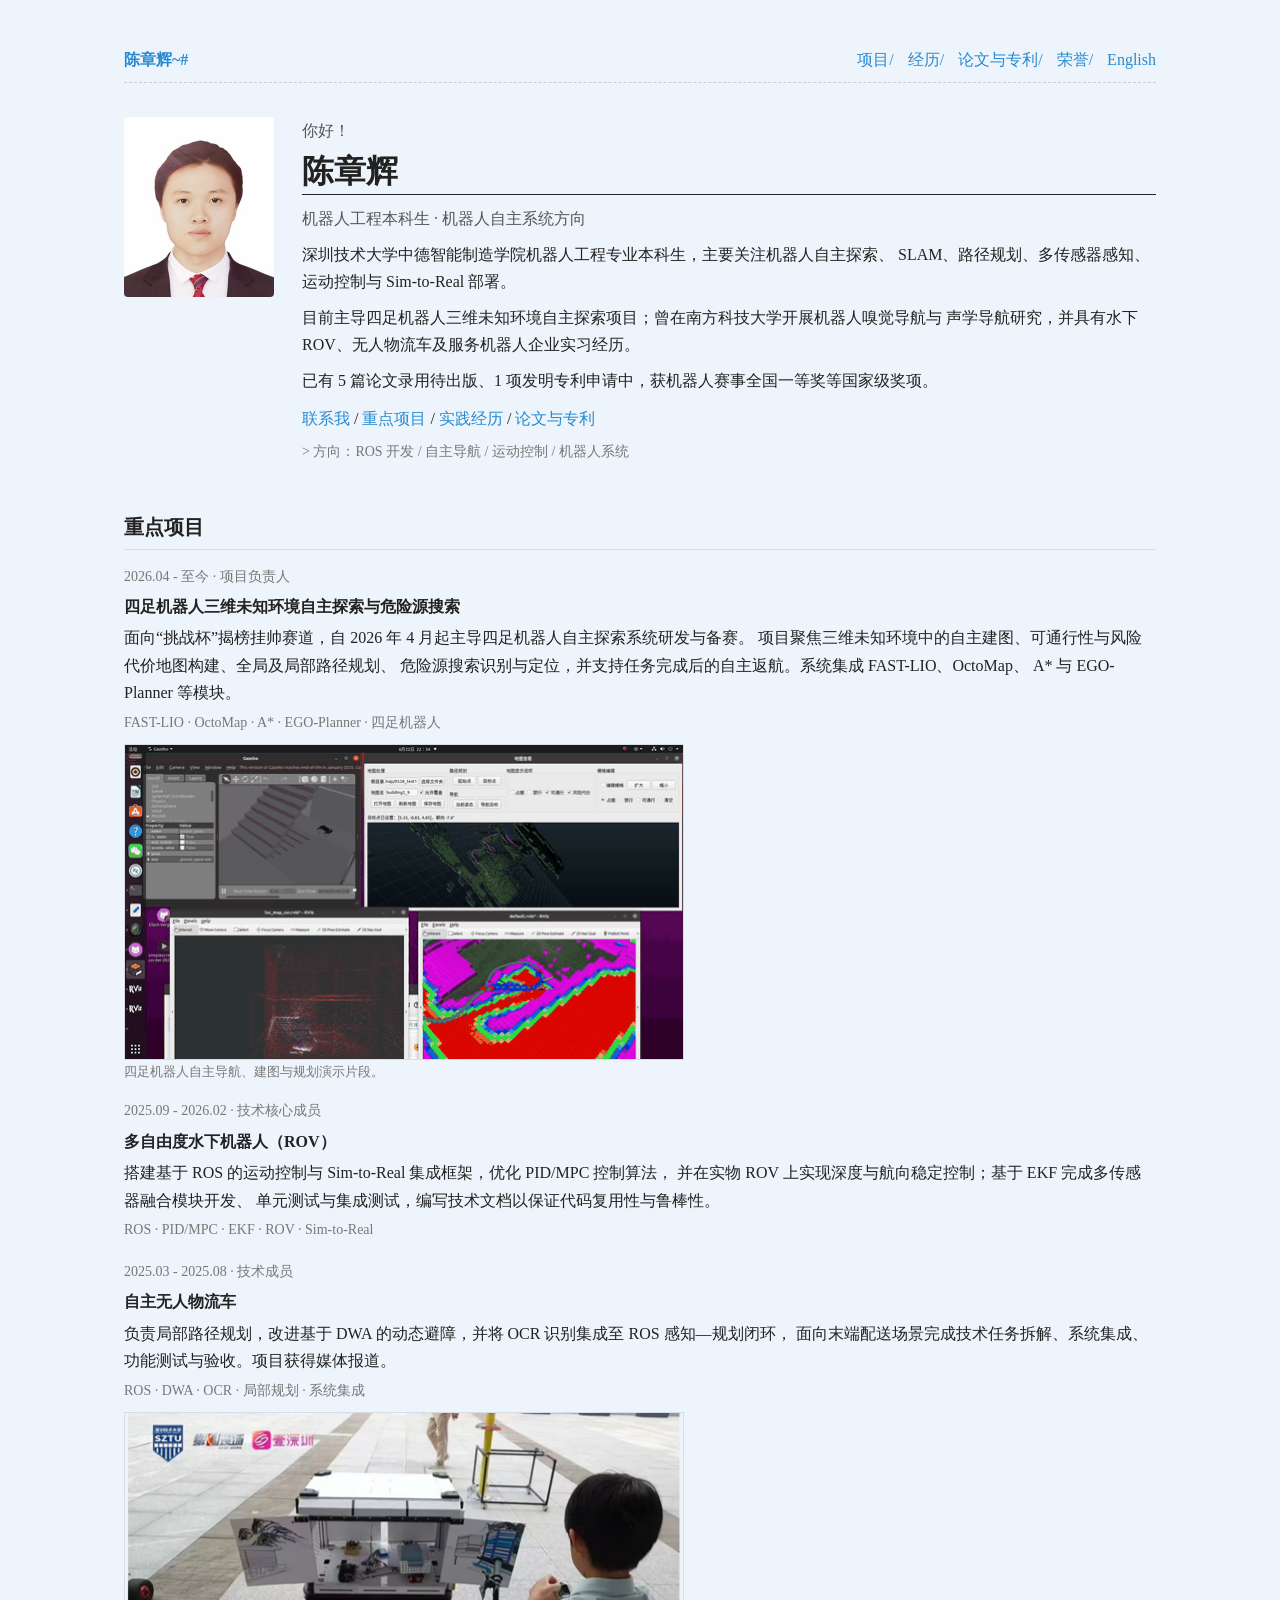
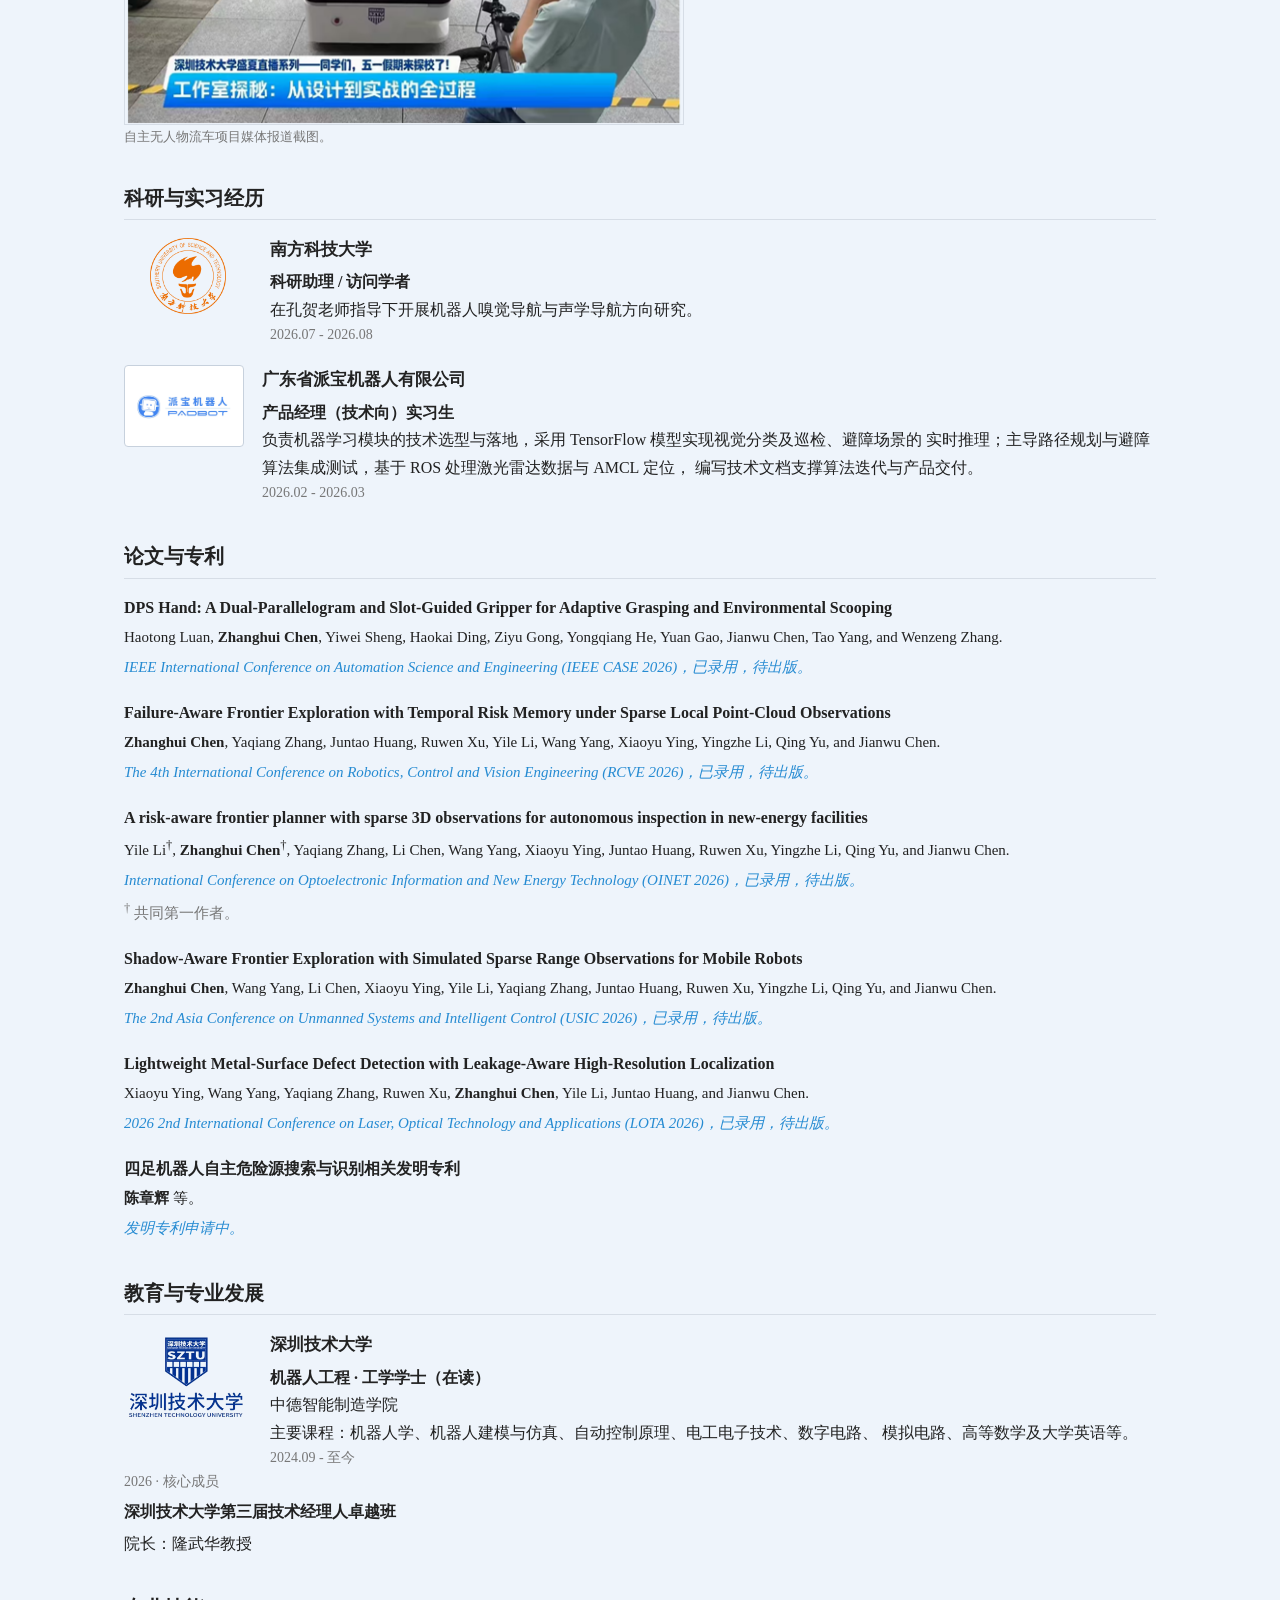
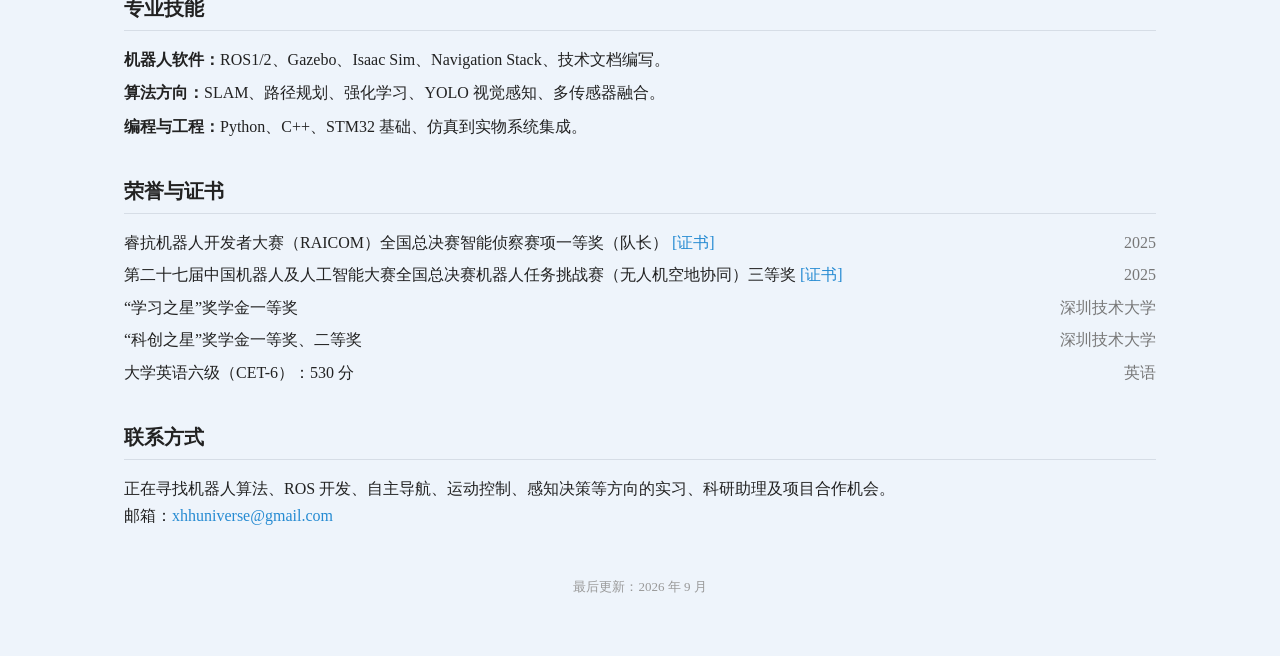
==== zh/index.html @ 6e046c27 "Add Chinese homepage for domestic applications" ====
<!doctype html>
<html lang="zh-CN" data-theme="light">
<head>
  <meta charset="utf-8" />
  <meta name="viewport" content="width=device-width, initial-scale=1" />
  <title>陈章辉｜机器人工程与机器人自主系统</title>
  <meta name="description" content="陈章辉的个人主页：机器人工程、ROS、SLAM、自主导航、路径规划、运动控制与机器人系统。" />
  <link rel="icon" href="../favicon.svg" />
  <link rel="stylesheet" href="../academic-v2.css" />
  <link rel="alternate" hreflang="zh-CN" href="./" />
  <link rel="alternate" hreflang="en" href="../" />
</head>
<body>
  <header class="topbar">
    <div class="topbar-left">
      <a href="#top">陈章辉~#</a>
    </div>
    <nav class="topbar-right" aria-label="主导航">
      <a href="#projects">项目/</a>
      <a href="#experience">经历/</a>
      <a href="#publications">论文与专利/</a>
      <a href="#awards">荣誉/</a>
      <a href="../" lang="en">English</a>
    </nav>
  </header>
  <hr class="topbar-divider" />

  <main id="top">
    <section class="hero">
      <div class="hero-photo">
        <img src="../profile.jpg" alt="陈章辉证件照" />
      </div>
      <div class="hero-info">
        <p class="greeting">你好！</p>
        <h1>陈章辉</h1>
        <hr class="underline" />
        <p class="subtitle">机器人工程本科生 · 机器人自主系统方向</p>
        <p>
          深圳技术大学中德智能制造学院机器人工程专业本科生，主要关注机器人自主探索、
          SLAM、路径规划、多传感器感知、运动控制与 Sim-to-Real 部署。
        </p>
        <p>
          目前主导四足机器人三维未知环境自主探索项目；曾在南方科技大学开展机器人嗅觉导航与
          声学导航研究，并具有水下 ROV、无人物流车及服务机器人企业实习经历。
        </p>
        <p>
          已有 5 篇论文录用待出版、1 项发明专利申请中，获机器人赛事全国一等奖等国家级奖项。
        </p>
        <p class="hero-links">
          <a href="mailto:xhhuniverse@gmail.com">联系我</a> /
          <a href="#projects">重点项目</a> /
          <a href="#experience">实践经历</a> /
          <a href="#publications">论文与专利</a>
        </p>
        <p class="focus-line">
          &gt; 方向：ROS 开发 / 自主导航 / 运动控制 / 机器人系统
        </p>
      </div>
    </section>

    <section id="projects">
      <h2>重点项目</h2>
      <hr class="sec-rule" />

      <article class="pub-item">
        <p class="entry-meta">2026.04 - 至今 · 项目负责人</p>
        <p class="pub-title">四足机器人三维未知环境自主探索与危险源搜索</p>
        <p>
          面向“挑战杯”揭榜挂帅赛道，自 2026 年 4 月起主导四足机器人自主探索系统研发与备赛。
          项目聚焦三维未知环境中的自主建图、可通行性与风险代价地图构建、全局及局部路径规划、
          危险源搜索识别与定位，并支持任务完成后的自主返航。系统集成 FAST-LIO、OctoMap、
          A* 与 EGO-Planner 等模块。
        </p>
        <p class="tags">FAST-LIO · OctoMap · A* · EGO-Planner · 四足机器人</p>
        <figure class="project-media">
          <img src="../assets/quadruped-demo-16-21.gif" alt="四足机器人自主导航、建图与规划演示" loading="lazy" />
          <figcaption>四足机器人自主导航、建图与规划演示片段。</figcaption>
        </figure>
      </article>

      <article class="pub-item">
        <p class="entry-meta">2025.09 - 2026.02 · 技术核心成员</p>
        <p class="pub-title">多自由度水下机器人（ROV）</p>
        <p>
          搭建基于 ROS 的运动控制与 Sim-to-Real 集成框架，优化 PID/MPC 控制算法，
          并在实物 ROV 上实现深度与航向稳定控制；基于 EKF 完成多传感器融合模块开发、
          单元测试与集成测试，编写技术文档以保证代码复用性与鲁棒性。
        </p>
        <p class="tags">ROS · PID/MPC · EKF · ROV · Sim-to-Real</p>
      </article>

      <article class="pub-item">
        <p class="entry-meta">2025.03 - 2025.08 · 技术成员</p>
        <p class="pub-title">自主无人物流车</p>
        <p>
          负责局部路径规划，改进基于 DWA 的动态避障，并将 OCR 识别集成至 ROS 感知—规划闭环，
          面向末端配送场景完成技术任务拆解、系统集成、功能测试与验收。项目获得媒体报道。
        </p>
        <p class="tags">ROS · DWA · OCR · 局部规划 · 系统集成</p>
        <figure class="project-media">
          <img src="../assets/logistics-media-report.png" alt="自主无人物流车项目媒体报道截图" loading="lazy" />
          <figcaption>自主无人物流车项目媒体报道截图。</figcaption>
        </figure>
      </article>
    </section>

    <section id="experience">
      <h2>科研与实习经历</h2>
      <hr class="sec-rule" />
      <div class="entry-row">
        <div class="entry-logo university-seal">
          <img src="../assets/sustech-logo.png" alt="南方科技大学校徽" />
        </div>
        <div class="entry-body">
          <h3>南方科技大学</h3>
          <p><strong>科研助理 / 访问学者</strong></p>
          <p>在孔贺老师指导下开展机器人嗅觉导航与声学导航方向研究。</p>
          <p class="entry-meta">2026.07 - 2026.08</p>
        </div>
      </div>

      <div class="entry-row">
        <div class="company-logo">
          <img src="../assets/padbot-logo.png" alt="派宝机器人标志" />
        </div>
        <div class="entry-body">
          <h3>广东省派宝机器人有限公司</h3>
          <p><strong>产品经理（技术向）实习生</strong></p>
          <p>
            负责机器学习模块的技术选型与落地，采用 TensorFlow 模型实现视觉分类及巡检、避障场景的
            实时推理；主导路径规划与避障算法集成测试，基于 ROS 处理激光雷达数据与 AMCL 定位，
            编写技术文档支撑算法迭代与产品交付。
          </p>
          <p class="entry-meta">2026.02 - 2026.03</p>
        </div>
      </div>
    </section>

    <section id="publications">
      <h2>论文与专利</h2>
      <hr class="sec-rule" />

      <article class="pub-item">
        <p class="pub-title">DPS Hand: A Dual-Parallelogram and Slot-Guided Gripper for Adaptive Grasping and Environmental Scooping</p>
        <p class="pub-authors">Haotong Luan, <strong>Zhanghui Chen</strong>, Yiwei Sheng, Haokai Ding, Ziyu Gong, Yongqiang He, Yuan Gao, Jianwu Chen, Tao Yang, and Wenzeng Zhang.</p>
        <p class="pub-venue">IEEE International Conference on Automation Science and Engineering (IEEE CASE 2026)，已录用，待出版。</p>
      </article>

      <article class="pub-item">
        <p class="pub-title">Failure-Aware Frontier Exploration with Temporal Risk Memory under Sparse Local Point-Cloud Observations</p>
        <p class="pub-authors"><strong>Zhanghui Chen</strong>, Yaqiang Zhang, Juntao Huang, Ruwen Xu, Yile Li, Wang Yang, Xiaoyu Ying, Yingzhe Li, Qing Yu, and Jianwu Chen.</p>
        <p class="pub-venue">The 4th International Conference on Robotics, Control and Vision Engineering (RCVE 2026)，已录用，待出版。</p>
      </article>

      <article class="pub-item">
        <p class="pub-title">A risk-aware frontier planner with sparse 3D observations for autonomous inspection in new-energy facilities</p>
        <p class="pub-authors">Yile Li<sup>†</sup>, <strong>Zhanghui Chen</strong><sup>†</sup>, Yaqiang Zhang, Li Chen, Wang Yang, Xiaoyu Ying, Juntao Huang, Ruwen Xu, Yingzhe Li, Qing Yu, and Jianwu Chen.</p>
        <p class="pub-venue">International Conference on Optoelectronic Information and New Energy Technology (OINET 2026)，已录用，待出版。</p>
        <p class="pub-note"><sup>†</sup> 共同第一作者。</p>
      </article>

      <article class="pub-item">
        <p class="pub-title">Shadow-Aware Frontier Exploration with Simulated Sparse Range Observations for Mobile Robots</p>
        <p class="pub-authors"><strong>Zhanghui Chen</strong>, Wang Yang, Li Chen, Xiaoyu Ying, Yile Li, Yaqiang Zhang, Juntao Huang, Ruwen Xu, Yingzhe Li, Qing Yu, and Jianwu Chen.</p>
        <p class="pub-venue">The 2nd Asia Conference on Unmanned Systems and Intelligent Control (USIC 2026)，已录用，待出版。</p>
      </article>

      <article class="pub-item">
        <p class="pub-title">Lightweight Metal-Surface Defect Detection with Leakage-Aware High-Resolution Localization</p>
        <p class="pub-authors">Xiaoyu Ying, Wang Yang, Yaqiang Zhang, Ruwen Xu, <strong>Zhanghui Chen</strong>, Yile Li, Juntao Huang, and Jianwu Chen.</p>
        <p class="pub-venue">2026 2nd International Conference on Laser, Optical Technology and Applications (LOTA 2026)，已录用，待出版。</p>
      </article>

      <article class="pub-item">
        <p class="pub-title">四足机器人自主危险源搜索与识别相关发明专利</p>
        <p class="pub-authors"><strong>陈章辉</strong> 等。</p>
        <p class="pub-venue">发明专利申请中。</p>
      </article>
    </section>

    <section id="education">
      <h2>教育与专业发展</h2>
      <hr class="sec-rule" />
      <div class="entry-row">
        <div class="entry-logo">
          <img src="../assets/sztu-logo.png" alt="深圳技术大学校徽" />
        </div>
        <div class="entry-body">
          <h3>深圳技术大学</h3>
          <p><strong>机器人工程 · 工学学士（在读）</strong></p>
          <p>中德智能制造学院</p>
          <p>
            主要课程：机器人学、机器人建模与仿真、自动控制原理、电工电子技术、数字电路、
            模拟电路、高等数学及大学英语等。
          </p>
          <p class="entry-meta">2024.09 - 至今</p>
        </div>
      </div>

      <article class="pub-item development-item">
        <p class="entry-meta">2026 · 核心成员</p>
        <p class="pub-title">深圳技术大学第三届技术经理人卓越班</p>
        <p>院长：隆武华教授</p>
      </article>
    </section>

    <section id="skills">
      <h2>专业技能</h2>
      <hr class="sec-rule" />
      <ul class="compact-list">
        <li><strong>机器人软件：</strong>ROS1/2、Gazebo、Isaac Sim、Navigation Stack、技术文档编写。</li>
        <li><strong>算法方向：</strong>SLAM、路径规划、强化学习、YOLO 视觉感知、多传感器融合。</li>
        <li><strong>编程与工程：</strong>Python、C++、STM32 基础、仿真到实物系统集成。</li>
      </ul>
    </section>

    <section id="awards">
      <h2>荣誉与证书</h2>
      <hr class="sec-rule" />
      <ul class="awards-list">
        <li><span>睿抗机器人开发者大赛（RAICOM）全国总决赛智能侦察赛项一等奖（队长） <a href="../assets/raicom-2025-first-prize.jpg">[证书]</a></span><span class="award-year">2025</span></li>
        <li><span>第二十七届中国机器人及人工智能大赛全国总决赛机器人任务挑战赛（无人机空地协同）三等奖 <a href="../assets/craic-2025-third-prize.pdf">[证书]</a></span><span class="award-year">2025</span></li>
        <li><span>“学习之星”奖学金一等奖</span><span class="award-year">深圳技术大学</span></li>
        <li><span>“科创之星”奖学金一等奖、二等奖</span><span class="award-year">深圳技术大学</span></li>
        <li><span>大学英语六级（CET-6）：530 分</span><span class="award-year">英语</span></li>
      </ul>
    </section>

    <section id="contact">
      <h2>联系方式</h2>
      <hr class="sec-rule" />
      <p>
        正在寻找机器人算法、ROS 开发、自主导航、运动控制、感知决策等方向的实习、科研助理及项目合作机会。
      </p>
      <p>邮箱：<a href="mailto:xhhuniverse@gmail.com">xhhuniverse@gmail.com</a></p>
    </section>
  </main>

  <footer>
    <p>最后更新：2026 年 9 月</p>
  </footer>
</body>
</html>
---- academic-v2.css ----
:root {
  --bg: #eef4fb;
  --text: #222;
  --text-sub: #555;
  --text-muted: #777;
  --text-dim: #999;
  --link: #268bd2;
  --border: #d6dde6;
  --border-strong: #222;
  --photo-bg: #dce6f0;
}

*, *::before, *::after {
  box-sizing: border-box;
  margin: 0;
  padding: 0;
}

html {
  scroll-behavior: smooth;
}

body {
  max-width: 1080px;
  margin: 0 auto;
  padding: 46px 24px 58px;
  background: var(--bg);
  color: var(--text);
  font-family: "Times New Roman", Times, "Noto Serif SC", serif;
  font-size: 16px;
  line-height: 1.72;
}

a {
  color: var(--link);
  text-decoration: none;
}

a:hover {
  text-decoration: underline;
}

strong {
  font-weight: bold;
}

.topbar {
  display: flex;
  align-items: center;
  justify-content: space-between;
  gap: 10px;
  flex-wrap: wrap;
  margin-bottom: 8px;
}

.topbar-left a {
  color: var(--link);
  font-weight: bold;
}

.topbar-right {
  display: flex;
  align-items: center;
  gap: 14px;
  flex-wrap: wrap;
}

.topbar-right a {
  color: var(--link);
}

.topbar-divider {
  border: 0;
  border-top: 1.5px dashed #c6ced8;
  margin-bottom: 34px;
}

.hero {
  display: flex;
  align-items: flex-start;
  gap: 28px;
  flex-wrap: wrap;
  margin-bottom: 38px;
}

.hero-photo {
  position: relative;
  width: 150px;
  height: 180px;
  flex: 0 0 auto;
  overflow: hidden;
  border-radius: 4px;
  background: var(--photo-bg);
}

.hero-photo img {
  width: 100%;
  height: 100%;
  object-fit: cover;
}

.hero-info {
  flex: 1;
  min-width: 280px;
}

.greeting {
  color: var(--text-sub);
  margin-bottom: 4px;
}

.hero-info h1 {
  margin-bottom: 2px;
  font-size: 32px;
  font-weight: bold;
  line-height: 1.2;
}

.underline {
  border: 0;
  border-top: 1.5px solid var(--border-strong);
  margin: 4px 0 10px;
}

.subtitle {
  color: var(--text-sub);
  margin-bottom: 12px;
}

.hero-info p {
  margin-bottom: 8px;
}

.hero-links {
  margin-top: 10px;
}

.focus-line,
.tags,
.entry-meta,
.muted {
  color: var(--text-muted);
  font-size: 14px;
}

section {
  scroll-margin-top: 22px;
  margin-bottom: 34px;
}

section h2 {
  margin-bottom: 4px;
  font-size: 20px;
  font-weight: bold;
}

.sec-rule {
  border: 0;
  border-top: 1px solid var(--border);
  margin-bottom: 15px;
}

section h3 {
  margin: 15px 0 4px;
  font-size: 17px;
  font-weight: bold;
}

.pub-item {
  margin-bottom: 18px;
}

.pub-title {
  font-weight: bold;
}

.pub-authors,
.pub-venue,
.pub-note {
  font-size: 15px;
}

.pub-venue {
  color: var(--link);
  font-style: italic;
}

.pub-note {
  color: var(--text-muted);
}

.news-list,
.compact-list {
  list-style: none;
  padding: 0;
}

.news-list li,
.compact-list li {
  margin-bottom: 6px;
}

.news-date {
  font-weight: bold;
  margin-right: 6px;
}

.entry-row {
  display: flex;
  align-items: flex-start;
  gap: 18px;
}

.entry-logo {
  display: grid;
  place-items: center;
  width: 128px;
  min-height: 82px;
  flex: 0 0 auto;
  background: transparent;
}

.entry-logo img {
  display: block;
  max-width: 100%;
  height: auto;
}

.university-seal img {
  width: 82px;
  height: 82px;
  object-fit: contain;
}

.entry-row + .entry-row {
  margin-top: 18px;
}

.company-logo {
  display: grid;
  place-items: center;
  width: 120px;
  min-height: 82px;
  flex: 0 0 auto;
  border: 1px solid #c7d1dd;
  border-radius: 4px;
  background: #fff;
  padding: 8px;
}

.company-logo img {
  max-width: 100%;
  height: auto;
}

.entry-body {
  flex: 1;
}

.entry-body h3 {
  margin-top: 0;
}

.pub-item p {
  margin-bottom: 4px;
}

.tags {
  margin-top: 3px;
}

.project-media {
  max-width: 560px;
  margin: 9px 0 4px;
}

.project-media img {
  display: block;
  width: 100%;
  height: auto;
  border: 1px solid var(--border);
}

.project-media figcaption {
  margin-top: 3px;
  color: var(--text-muted);
  font-size: 13px;
  line-height: 1.45;
}

.awards-list {
  list-style: none;
  padding: 0;
}

.awards-list li {
  display: flex;
  justify-content: space-between;
  gap: 16px;
  margin-bottom: 5px;
}

.award-year {
  flex: 0 0 auto;
  color: var(--text-muted);
  white-space: nowrap;
}

footer {
  margin-top: 46px;
  color: var(--text-dim);
  font-size: 13px;
  text-align: center;
}

@media (max-width: 720px) {
  body {
    padding: 28px 18px 44px;
  }

  .topbar-right {
    gap: 10px;
    font-size: 15px;
  }

  .hero {
    gap: 18px;
  }

  .hero-photo {
    width: 120px;
    height: 144px;
  }

  .hero-info {
    min-width: 0;
  }

  .hero-info h1 {
    font-size: 28px;
  }

  .entry-row {
    flex-direction: column;
  }

  .awards-list li {
    display: block;
  }

  .award-year {
    display: block;
    margin-top: 1px;
  }
}

@media (max-width: 520px) {
  body {
    padding: 24px 16px 40px;
    overflow-x: hidden;
  }

  .topbar {
    align-items: flex-start;
  }

  .topbar-right {
    width: 100%;
    gap: 6px 12px;
  }

  .hero {
    display: block;
  }

  .hero-photo {
    width: 104px;
    height: 125px;
    margin-bottom: 14px;
  }

  .hero-info h1 {
    font-size: 25px;
  }

  .hero-info p,
  .pub-title,
  .pub-authors,
  .pub-venue,
  .entry-body,
  .news-list li,
  .compact-list li,
  .awards-list li {
    overflow-wrap: break-word;
  }

  .focus-line {
    font-size: 13px;
  }
}
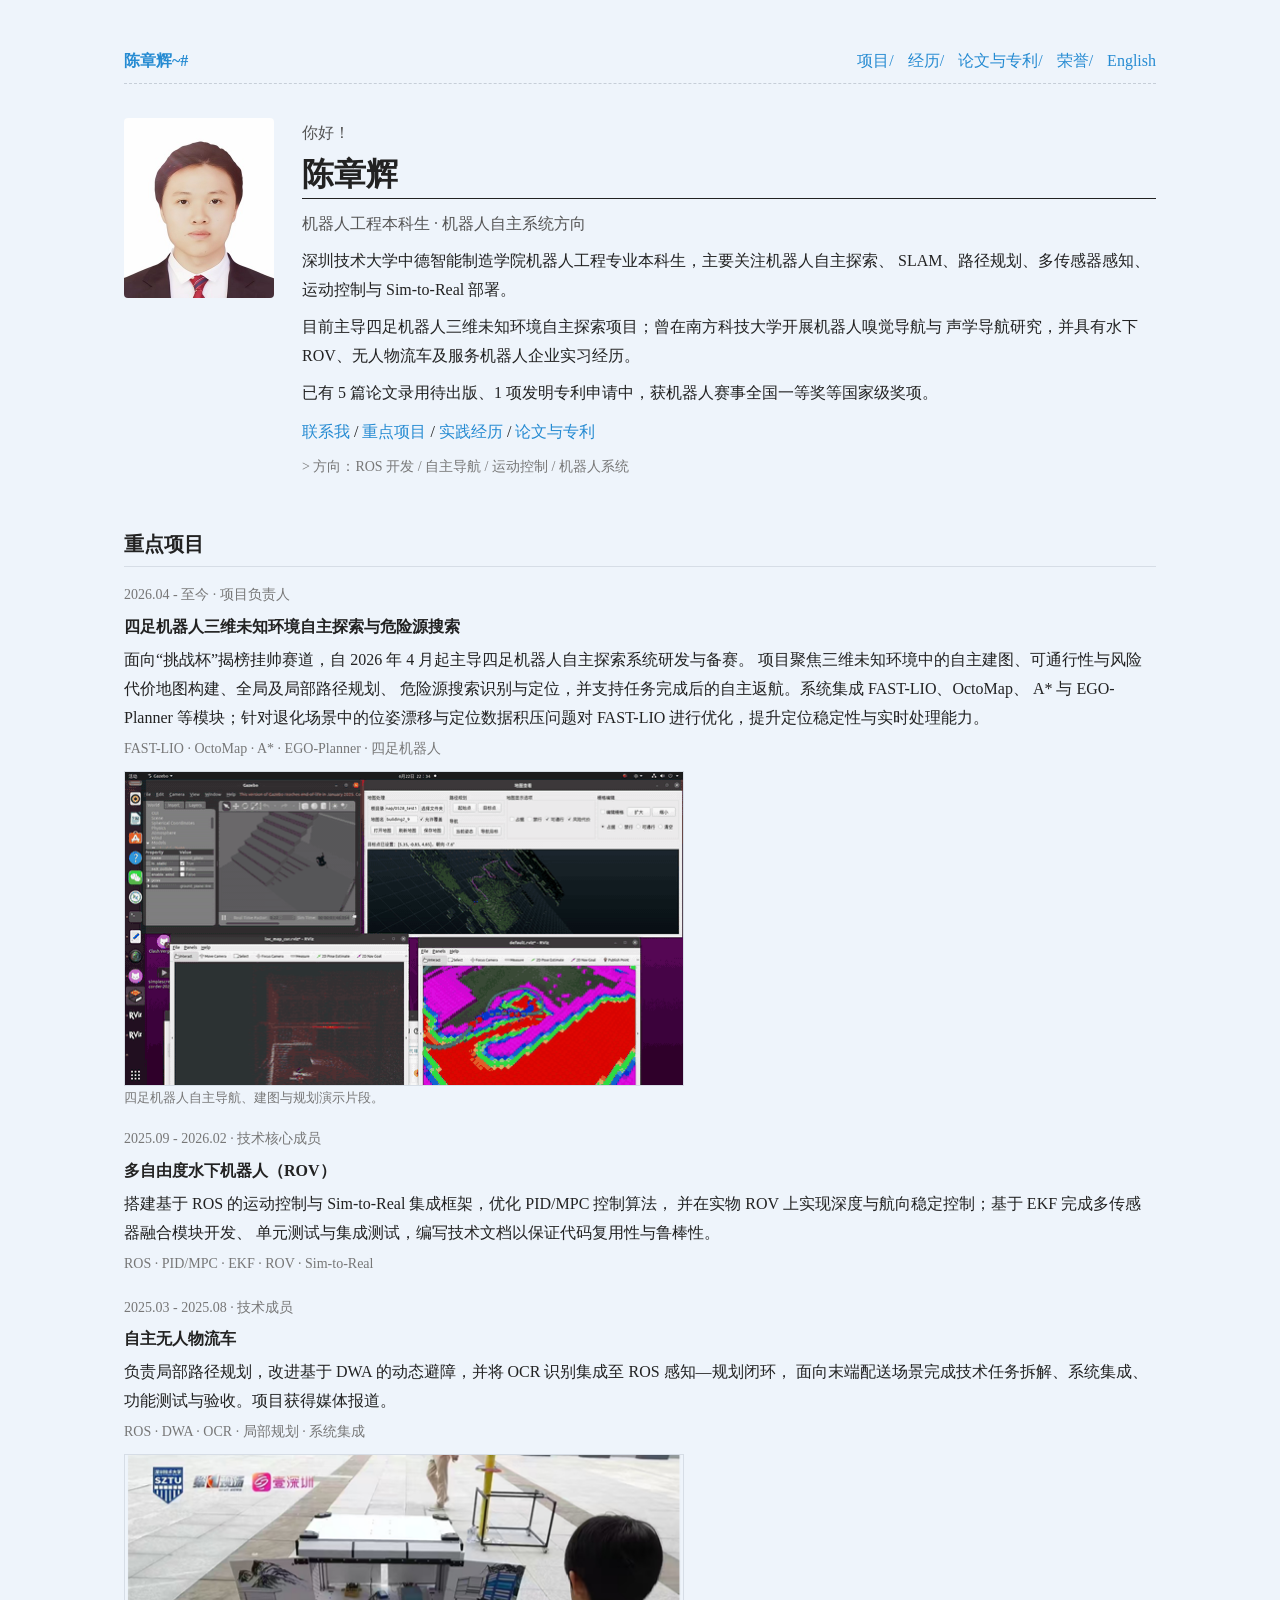
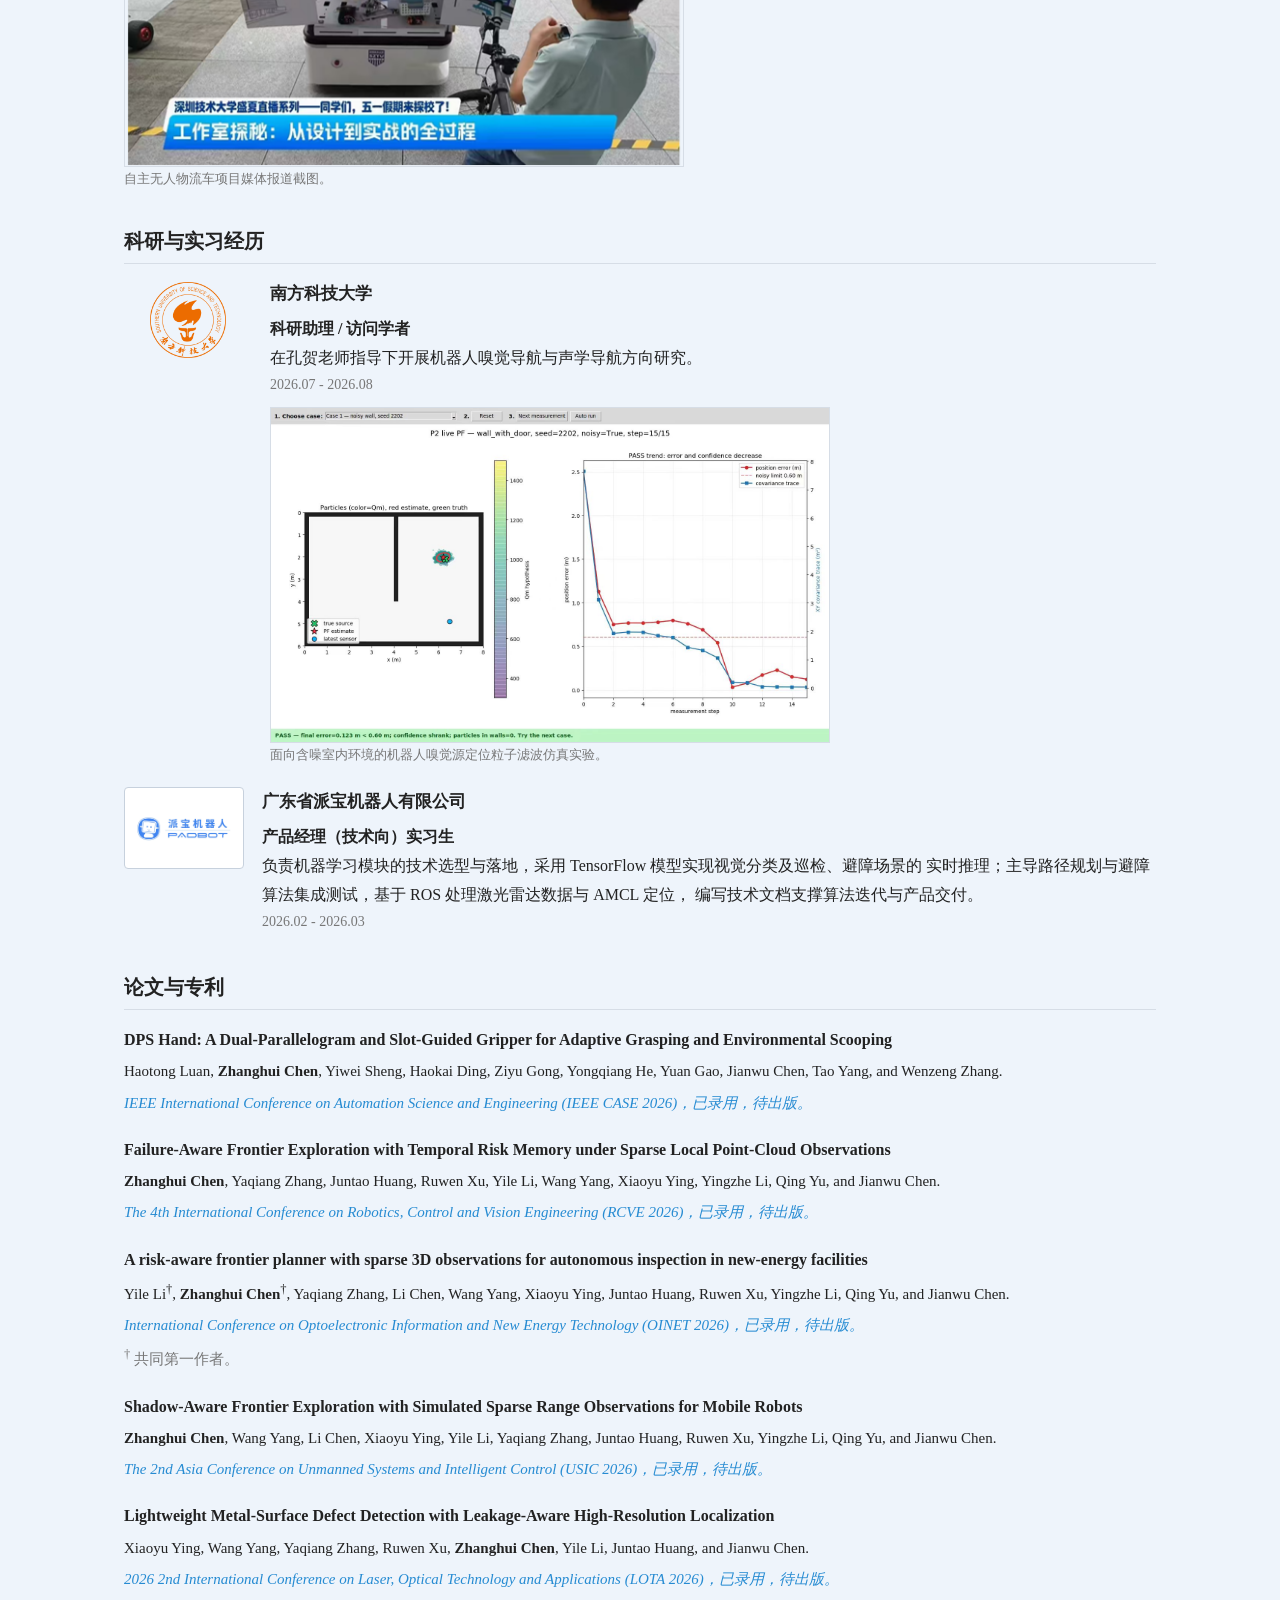
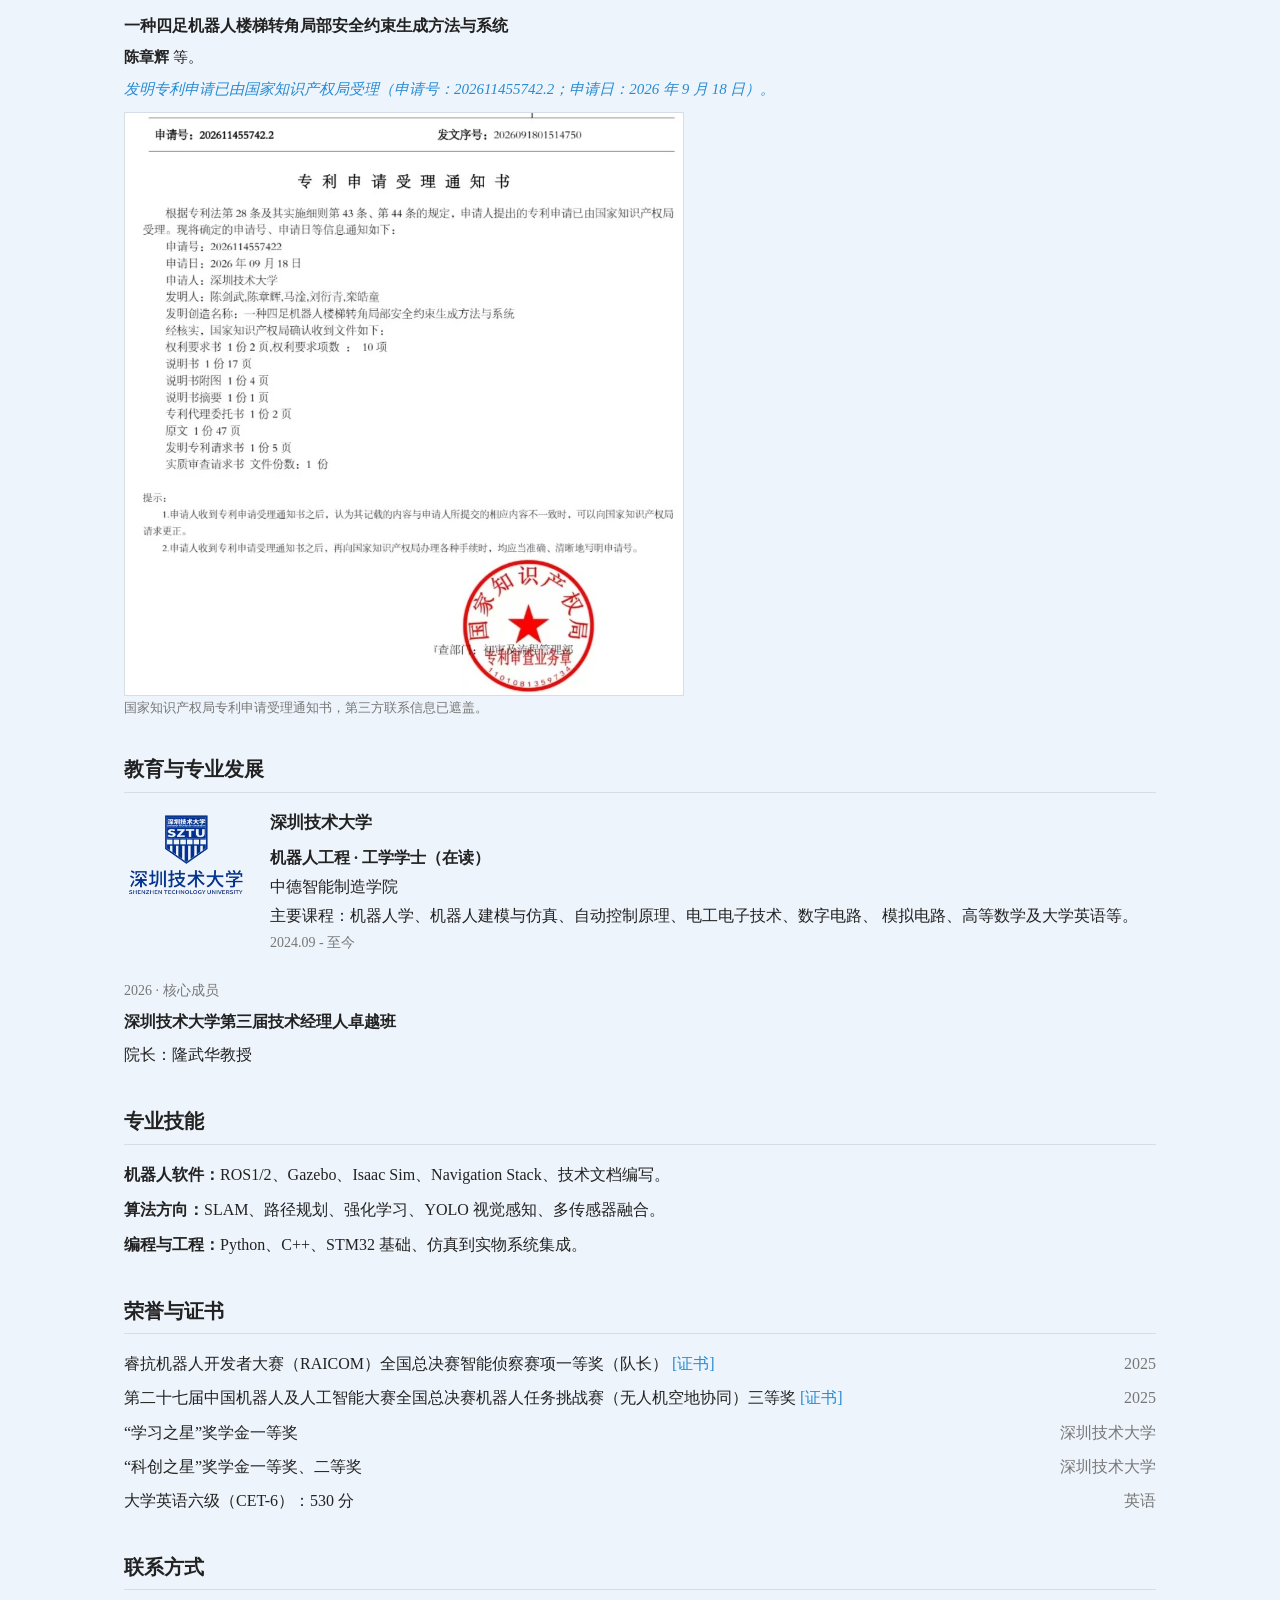
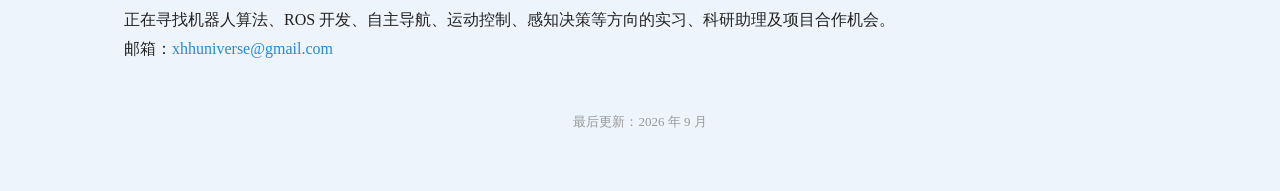
==== commit 66bf2bc0: "Update Chinese project, research, and patent details" ====
--- a/zh/index.html
+++ b/zh/index.html
@@ -69,7 +69,8 @@
           面向“挑战杯”揭榜挂帅赛道，自 2026 年 4 月起主导四足机器人自主探索系统研发与备赛。
           项目聚焦三维未知环境中的自主建图、可通行性与风险代价地图构建、全局及局部路径规划、
           危险源搜索识别与定位，并支持任务完成后的自主返航。系统集成 FAST-LIO、OctoMap、
-          A* 与 EGO-Planner 等模块。
+          A* 与 EGO-Planner 等模块；针对退化场景中的位姿漂移与定位数据积压问题对 FAST-LIO
+          进行优化，提升定位稳定性与实时处理能力。
         </p>
         <p class="tags">FAST-LIO · OctoMap · A* · EGO-Planner · 四足机器人</p>
         <figure class="project-media">
@@ -116,6 +117,10 @@
           <p><strong>科研助理 / 访问学者</strong></p>
           <p>在孔贺老师指导下开展机器人嗅觉导航与声学导航方向研究。</p>
           <p class="entry-meta">2026.07 - 2026.08</p>
+          <figure class="project-media research-media">
+            <img src="../assets/sustech-olfactory-navigation-pf.jpg" alt="含噪室内环境中的机器人嗅觉源定位粒子滤波仿真实验" loading="lazy" />
+            <figcaption>面向含噪室内环境的机器人嗅觉源定位粒子滤波仿真实验。</figcaption>
+          </figure>
         </div>
       </div>
 
@@ -172,9 +177,13 @@
       </article>
 
       <article class="pub-item">
-        <p class="pub-title">四足机器人自主危险源搜索与识别相关发明专利</p>
+        <p class="pub-title">一种四足机器人楼梯转角局部安全约束生成方法与系统</p>
         <p class="pub-authors"><strong>陈章辉</strong> 等。</p>
-        <p class="pub-venue">发明专利申请中。</p>
+        <p class="pub-venue">发明专利申请已由国家知识产权局受理（申请号：202611455742.2；申请日：2026 年 9 月 18 日）。</p>
+        <figure class="project-media document-media">
+          <img src="../assets/patent-acceptance-20260918.png" alt="国家知识产权局专利申请受理通知书" loading="lazy" />
+          <figcaption>国家知识产权局专利申请受理通知书，第三方联系信息已遮盖。</figcaption>
+        </figure>
       </article>
     </section>
 
--- a/academic-v2.css
+++ b/academic-v2.css
@@ -31,6 +31,17 @@
   line-height: 1.72;
 }
 
+html[lang="zh-CN"] body {
+  font-family: "Noto Serif SC", "Source Han Serif SC", "Songti SC", SimSun, serif;
+  line-height: 1.82;
+}
+
+html[lang="zh-CN"] .hero-info h1,
+html[lang="zh-CN"] section h2,
+html[lang="zh-CN"] section h3 {
+  letter-spacing: 0;
+}
+
 a {
   color: var(--link);
   text-decoration: none;
@@ -234,6 +245,10 @@
 
 .entry-row + .entry-row {
   margin-top: 18px;
+}
+
+.development-item {
+  margin-top: 22px;
 }
 
 .company-logo {
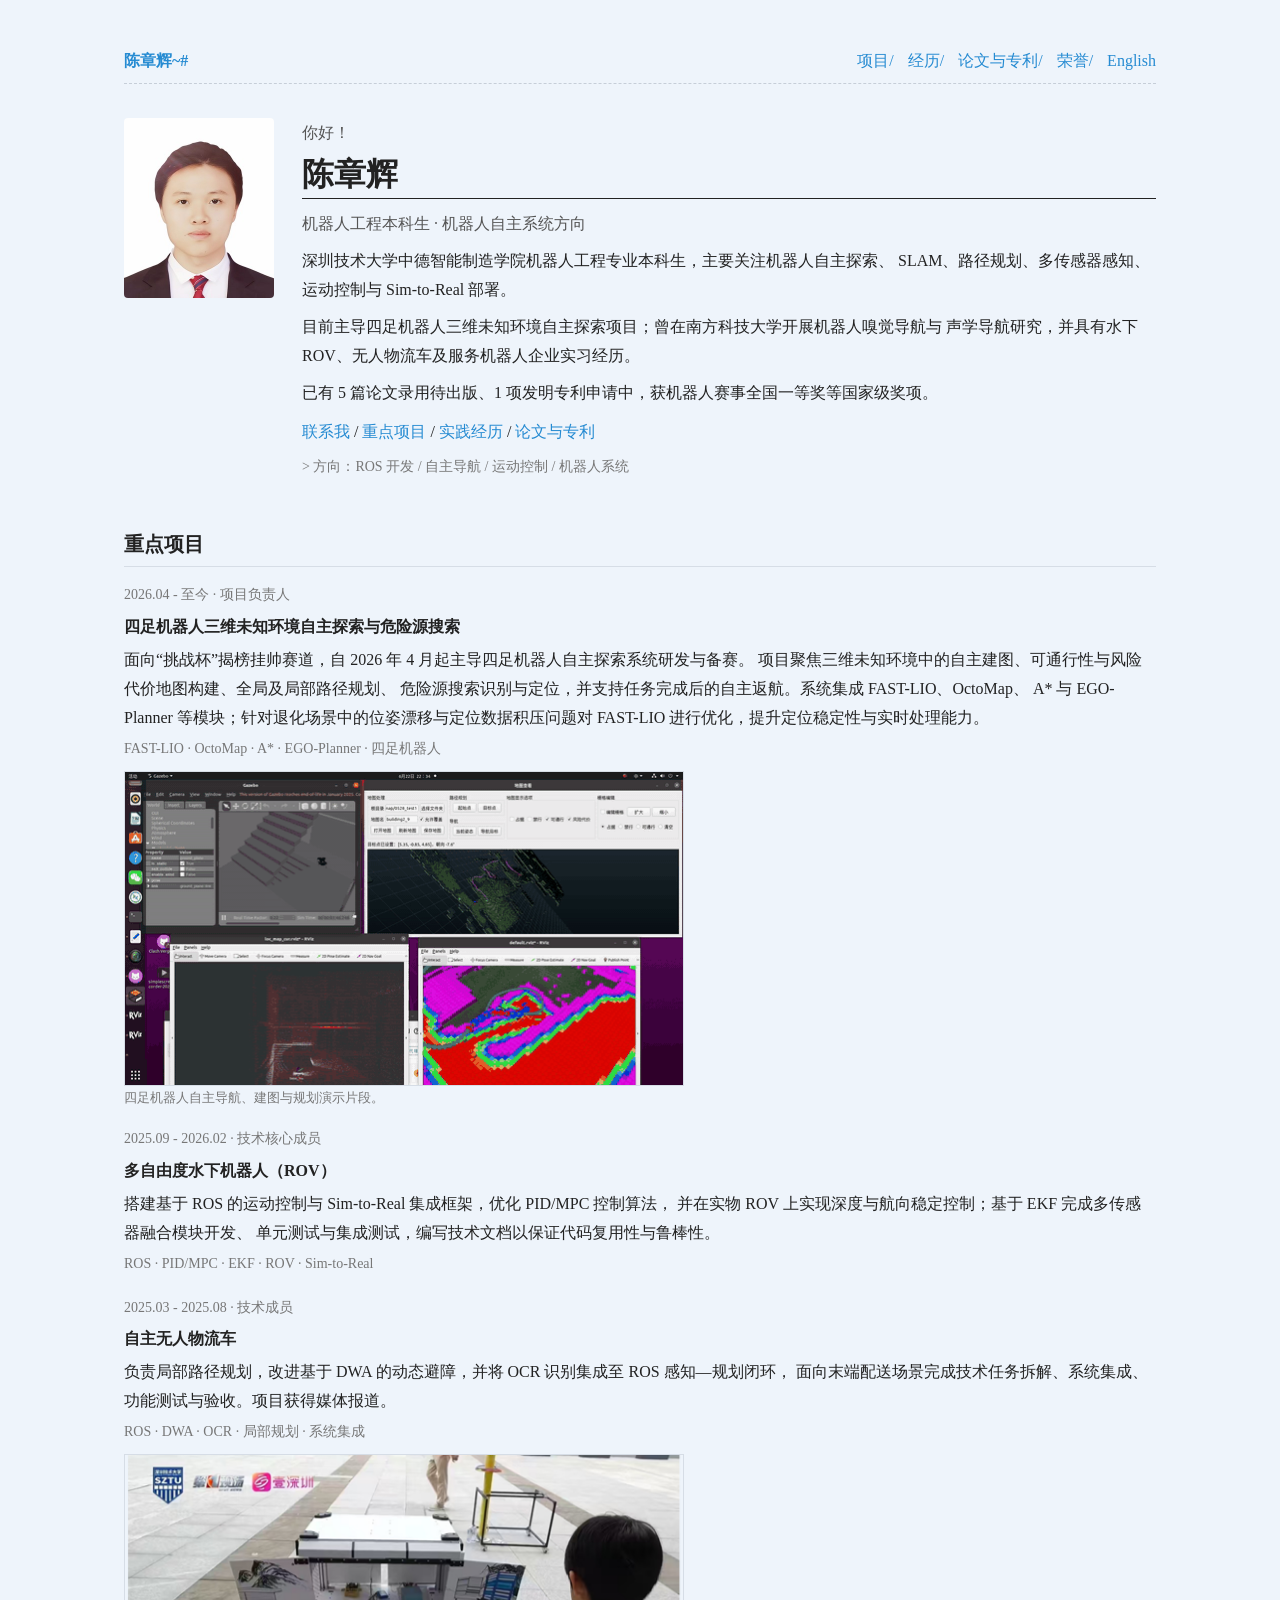
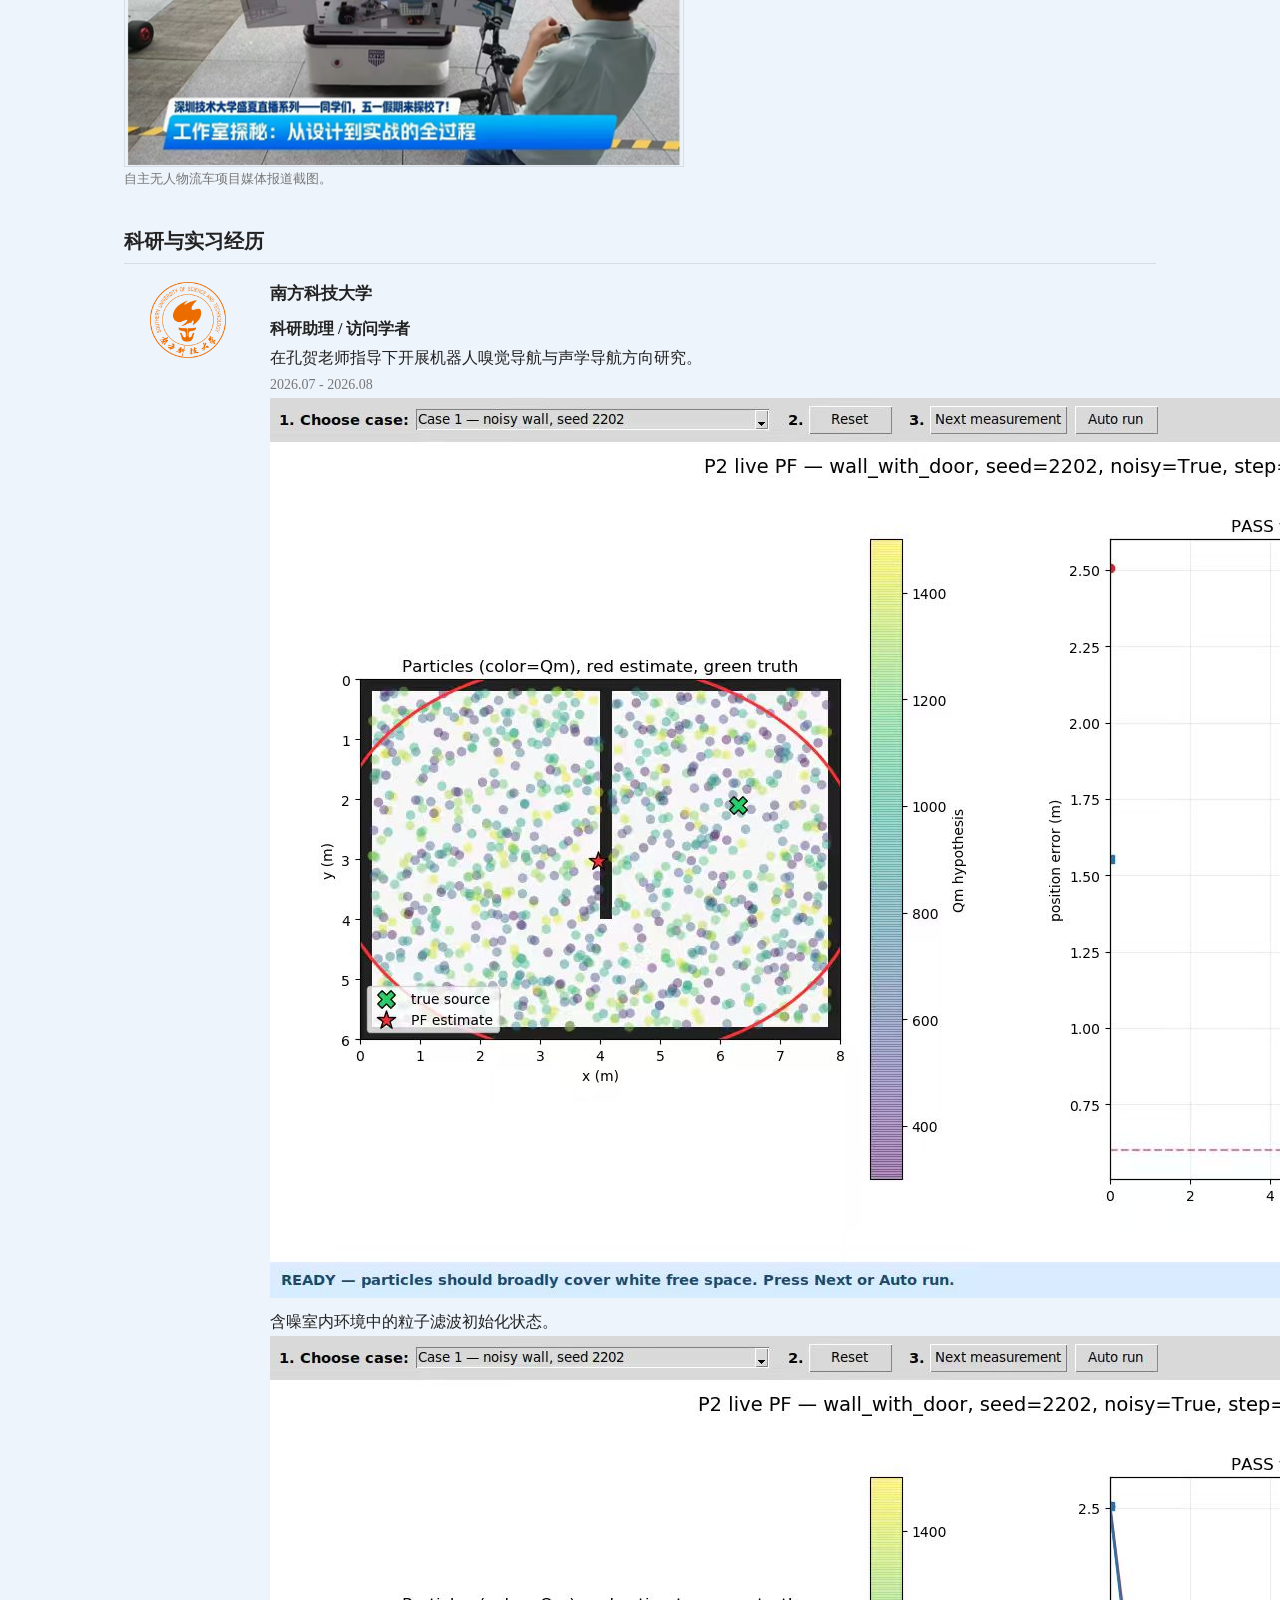
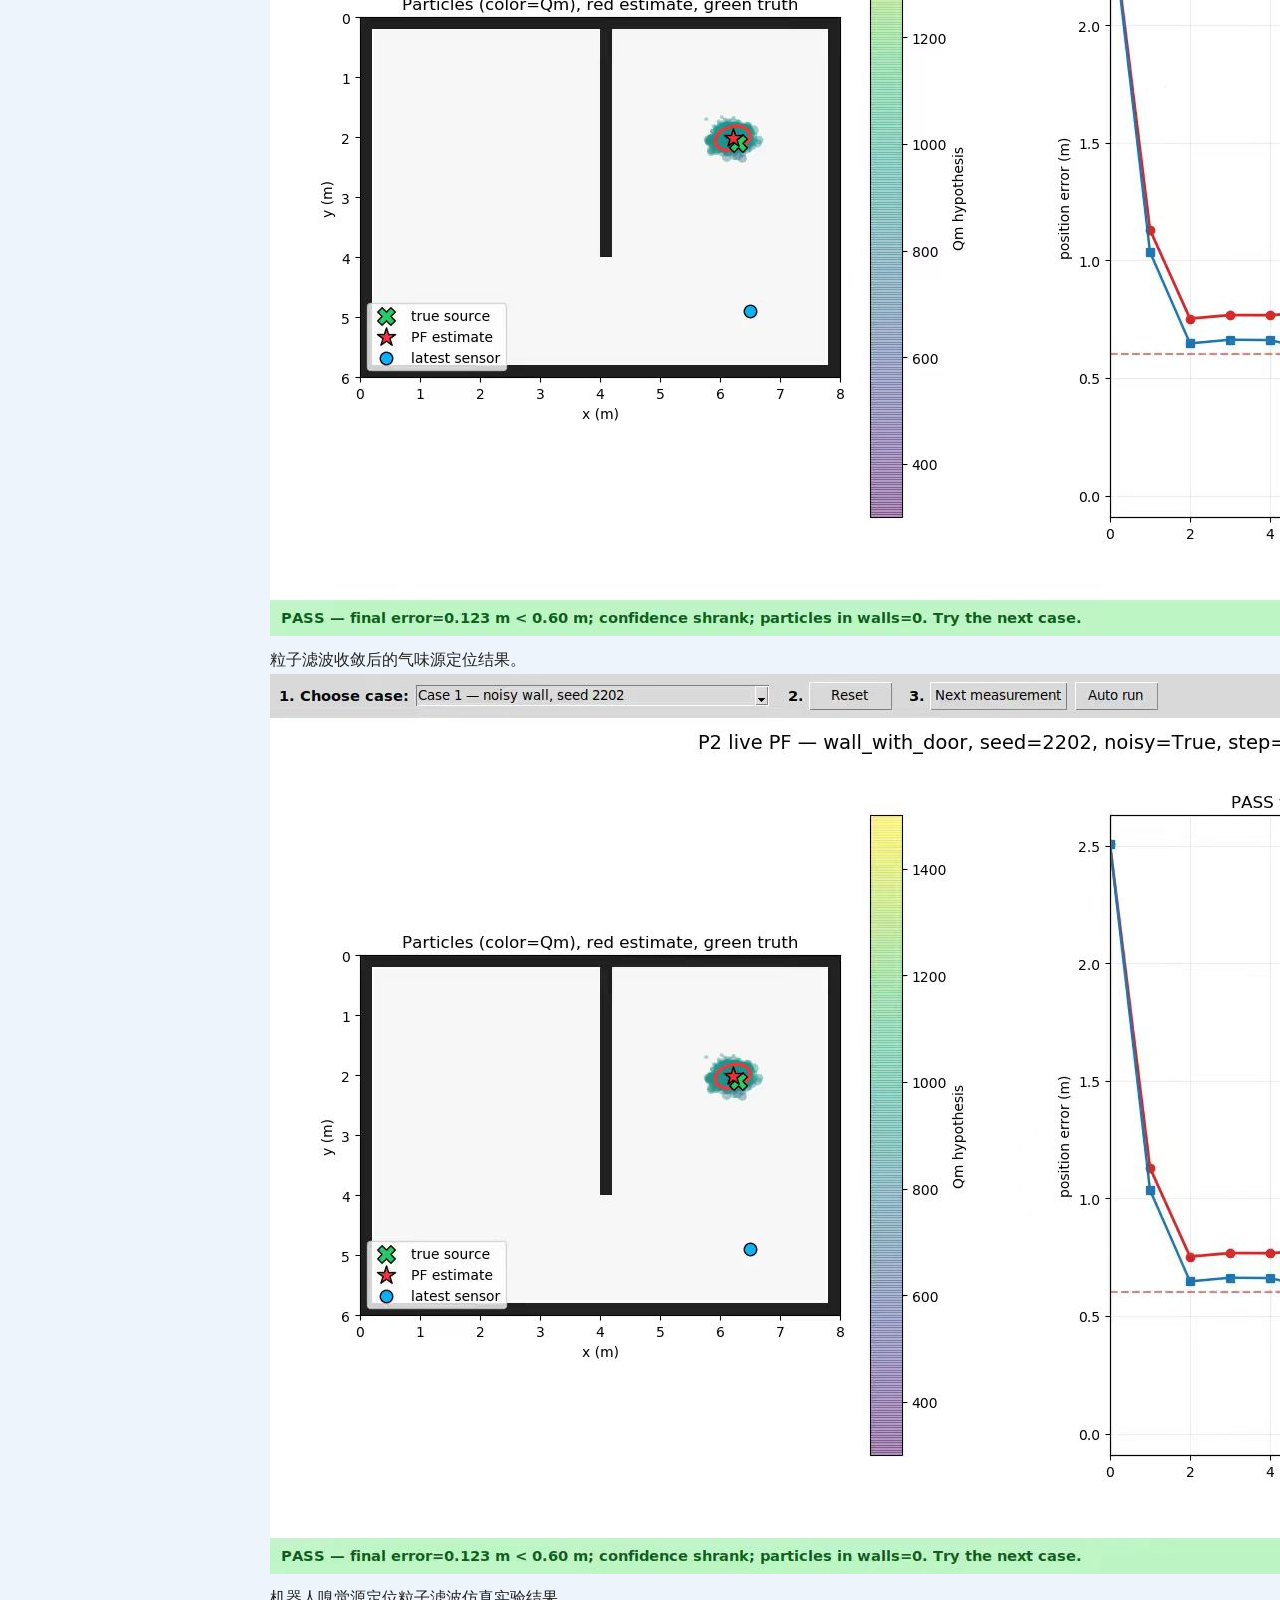
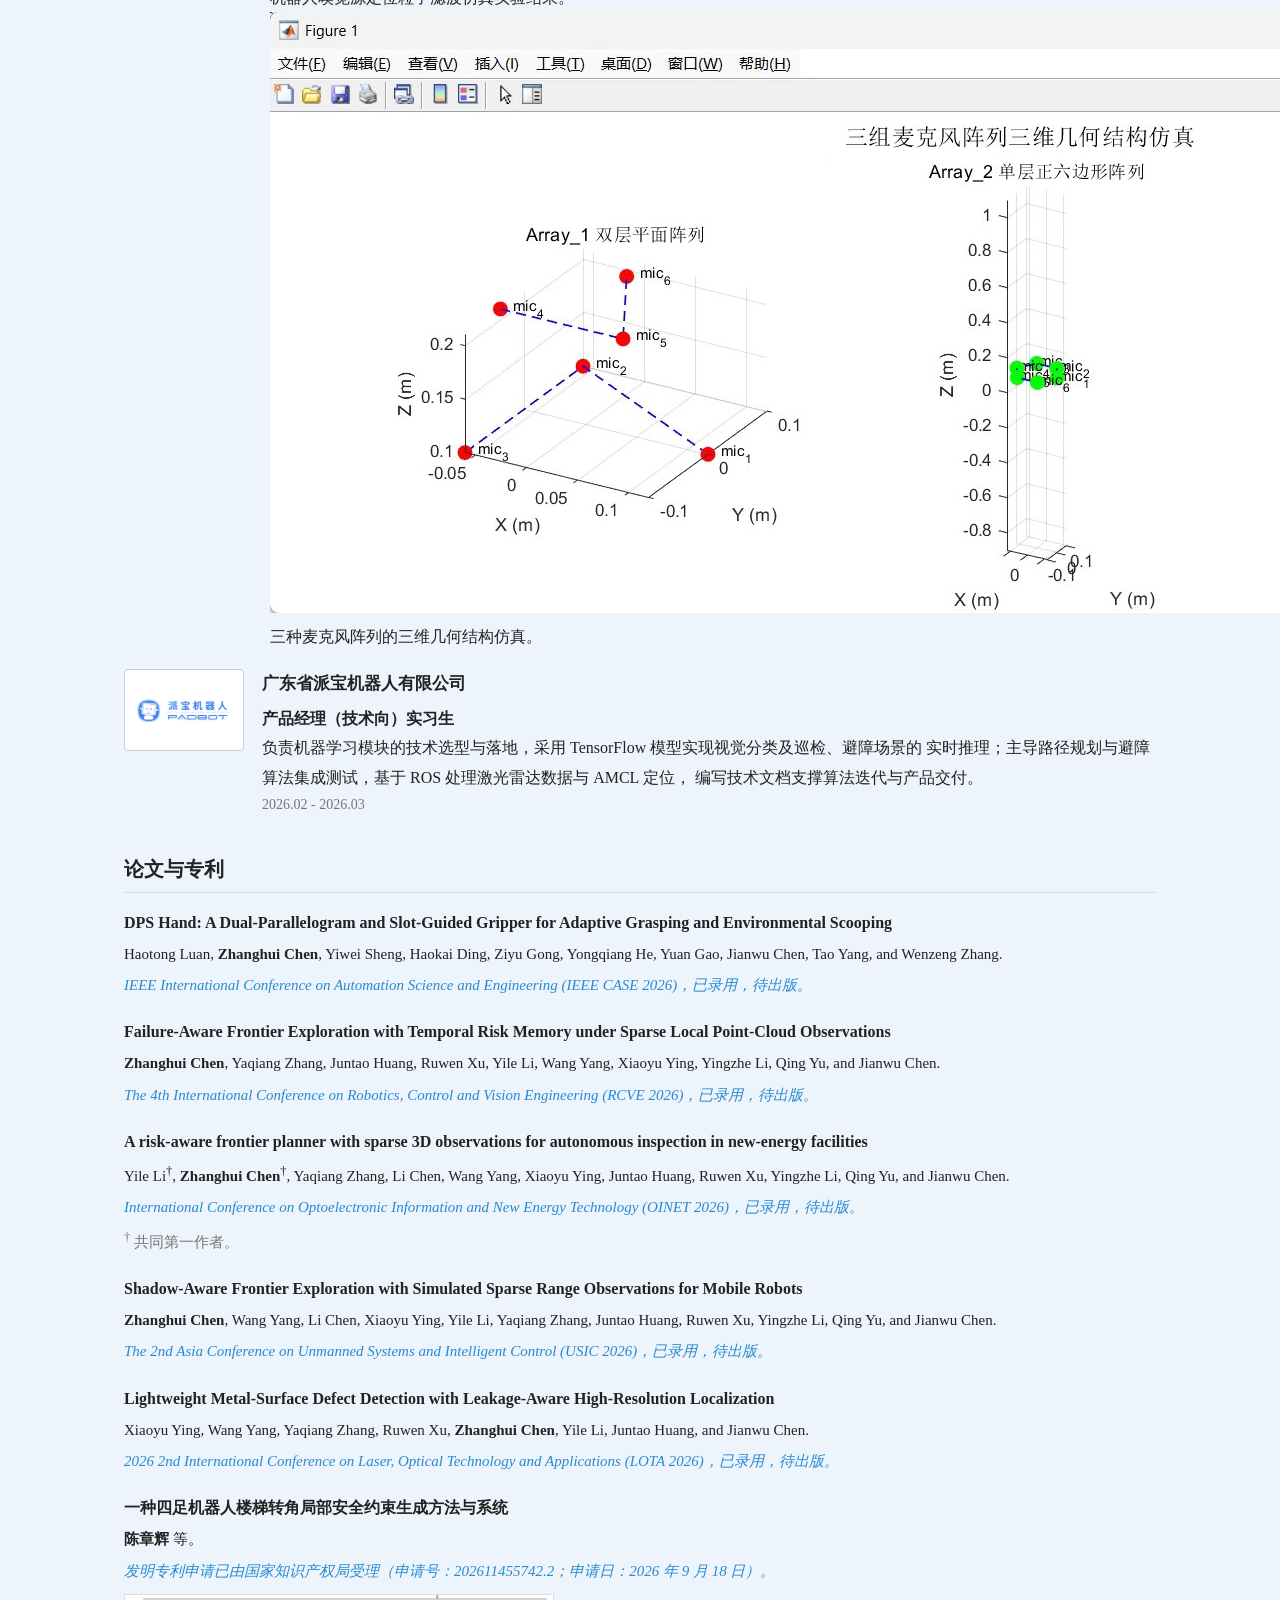
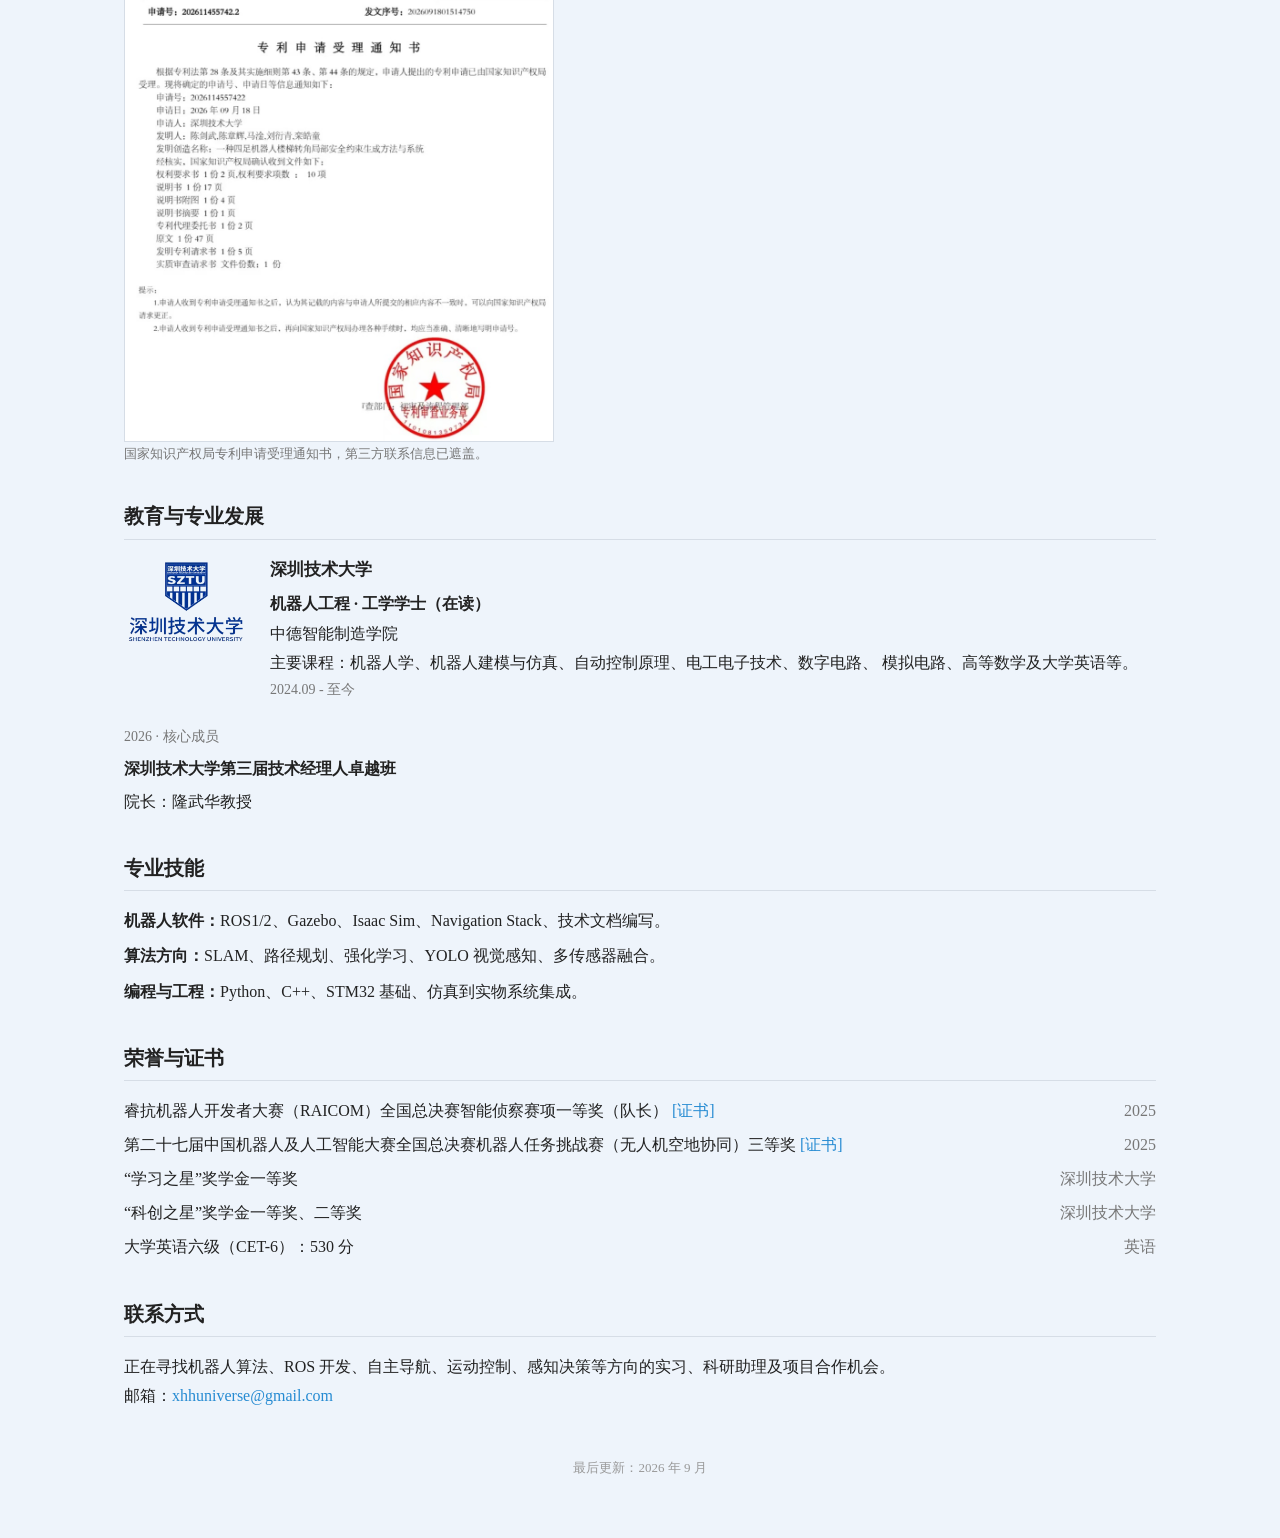
==== commit a57530fb: "Add Chinese four-panel SUSTech research gallery" ====
--- a/zh/index.html
+++ b/zh/index.html
@@ -117,10 +117,32 @@
           <p><strong>科研助理 / 访问学者</strong></p>
           <p>在孔贺老师指导下开展机器人嗅觉导航与声学导航方向研究。</p>
           <p class="entry-meta">2026.07 - 2026.08</p>
-          <figure class="project-media research-media">
-            <img src="../assets/sustech-olfactory-navigation-pf.jpg" alt="含噪室内环境中的机器人嗅觉源定位粒子滤波仿真实验" loading="lazy" />
-            <figcaption>面向含噪室内环境的机器人嗅觉源定位粒子滤波仿真实验。</figcaption>
-          </figure>
+          <div class="research-gallery" aria-label="机器人嗅觉导航与声学导航研究结果">
+            <figure>
+              <a href="../assets/sustech-olfactory-pf-initial.jpg" target="_blank" rel="noopener noreferrer">
+                <img src="../assets/sustech-olfactory-pf-initial.jpg" alt="含噪室内环境中的粒子滤波初始化状态" loading="lazy" />
+              </a>
+              <figcaption>含噪室内环境中的粒子滤波初始化状态。</figcaption>
+            </figure>
+            <figure>
+              <a href="../assets/sustech-olfactory-pf-converged.jpg" target="_blank" rel="noopener noreferrer">
+                <img src="../assets/sustech-olfactory-pf-converged.jpg" alt="粒子滤波收敛后的气味源定位结果" loading="lazy" />
+              </a>
+              <figcaption>粒子滤波收敛后的气味源定位结果。</figcaption>
+            </figure>
+            <figure>
+              <a href="../assets/sustech-olfactory-navigation-pf.jpg" target="_blank" rel="noopener noreferrer">
+                <img src="../assets/sustech-olfactory-navigation-pf.jpg" alt="机器人嗅觉源定位粒子滤波仿真实验结果" loading="lazy" />
+              </a>
+              <figcaption>机器人嗅觉源定位粒子滤波仿真实验结果。</figcaption>
+            </figure>
+            <figure>
+              <a href="../assets/sustech-acoustic-array-geometry.jpg" target="_blank" rel="noopener noreferrer">
+                <img src="../assets/sustech-acoustic-array-geometry.jpg" alt="三种麦克风阵列的三维几何结构仿真" loading="lazy" />
+              </a>
+              <figcaption>三种麦克风阵列的三维几何结构仿真。</figcaption>
+            </figure>
+          </div>
         </div>
       </div>
 
--- a/academic-v2.css
+++ b/academic-v2.css
@@ -303,6 +303,14 @@
   line-height: 1.45;
 }
 
+.research-media {
+  max-width: 680px;
+}
+
+.document-media {
+  max-width: 430px;
+}
+
 .awards-list {
   list-style: none;
   padding: 0;
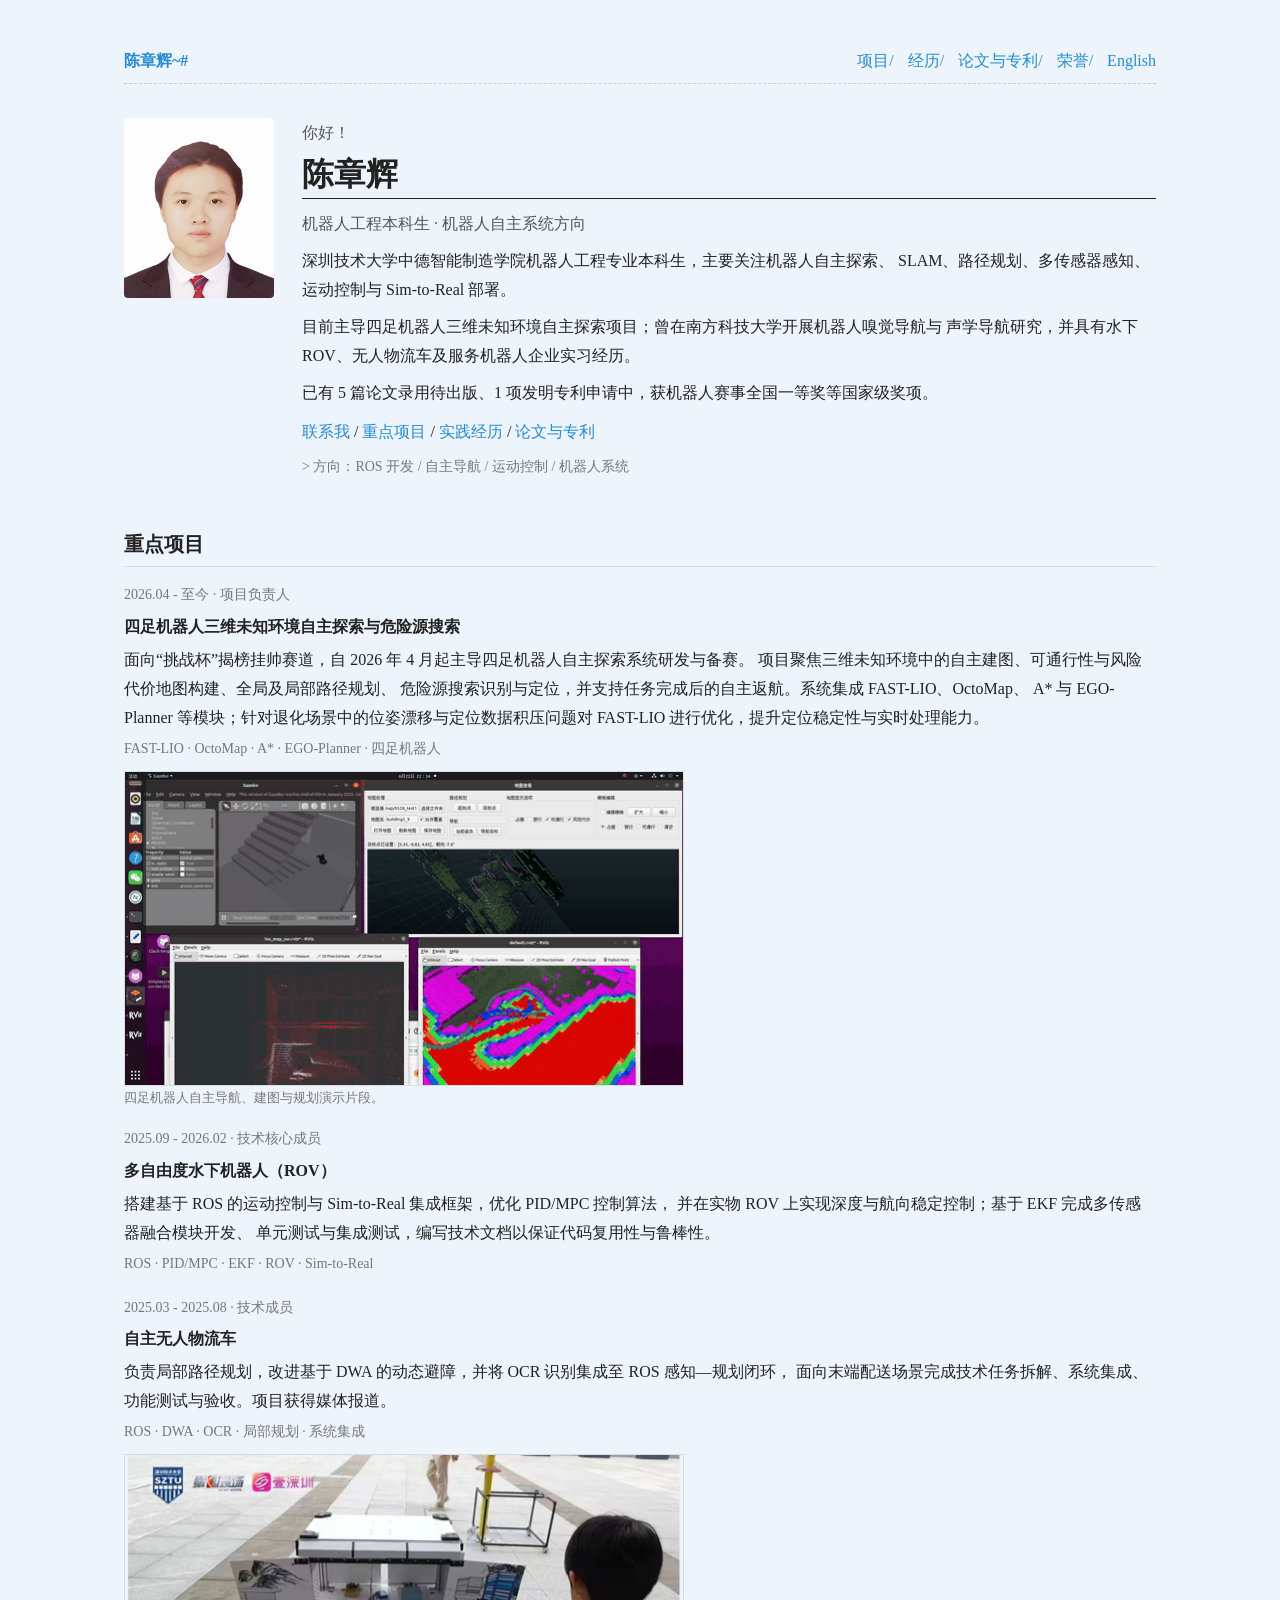
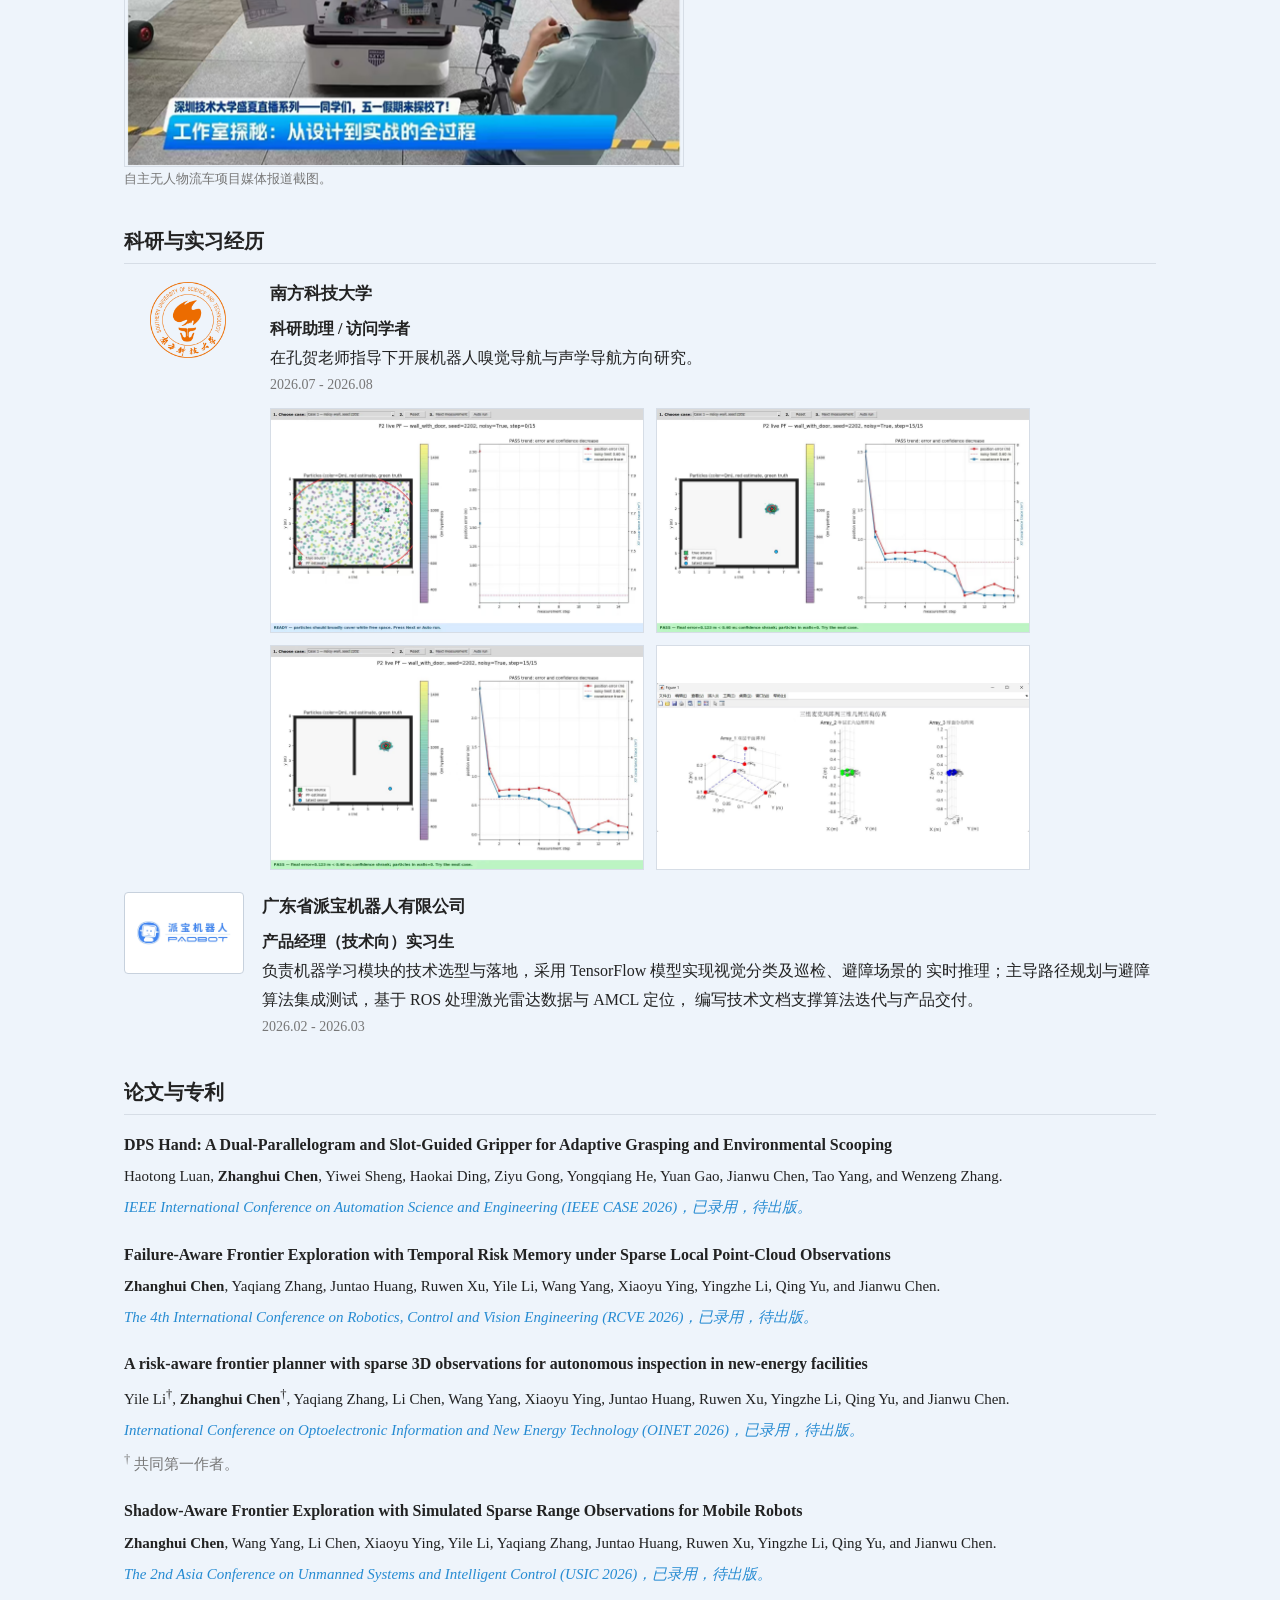
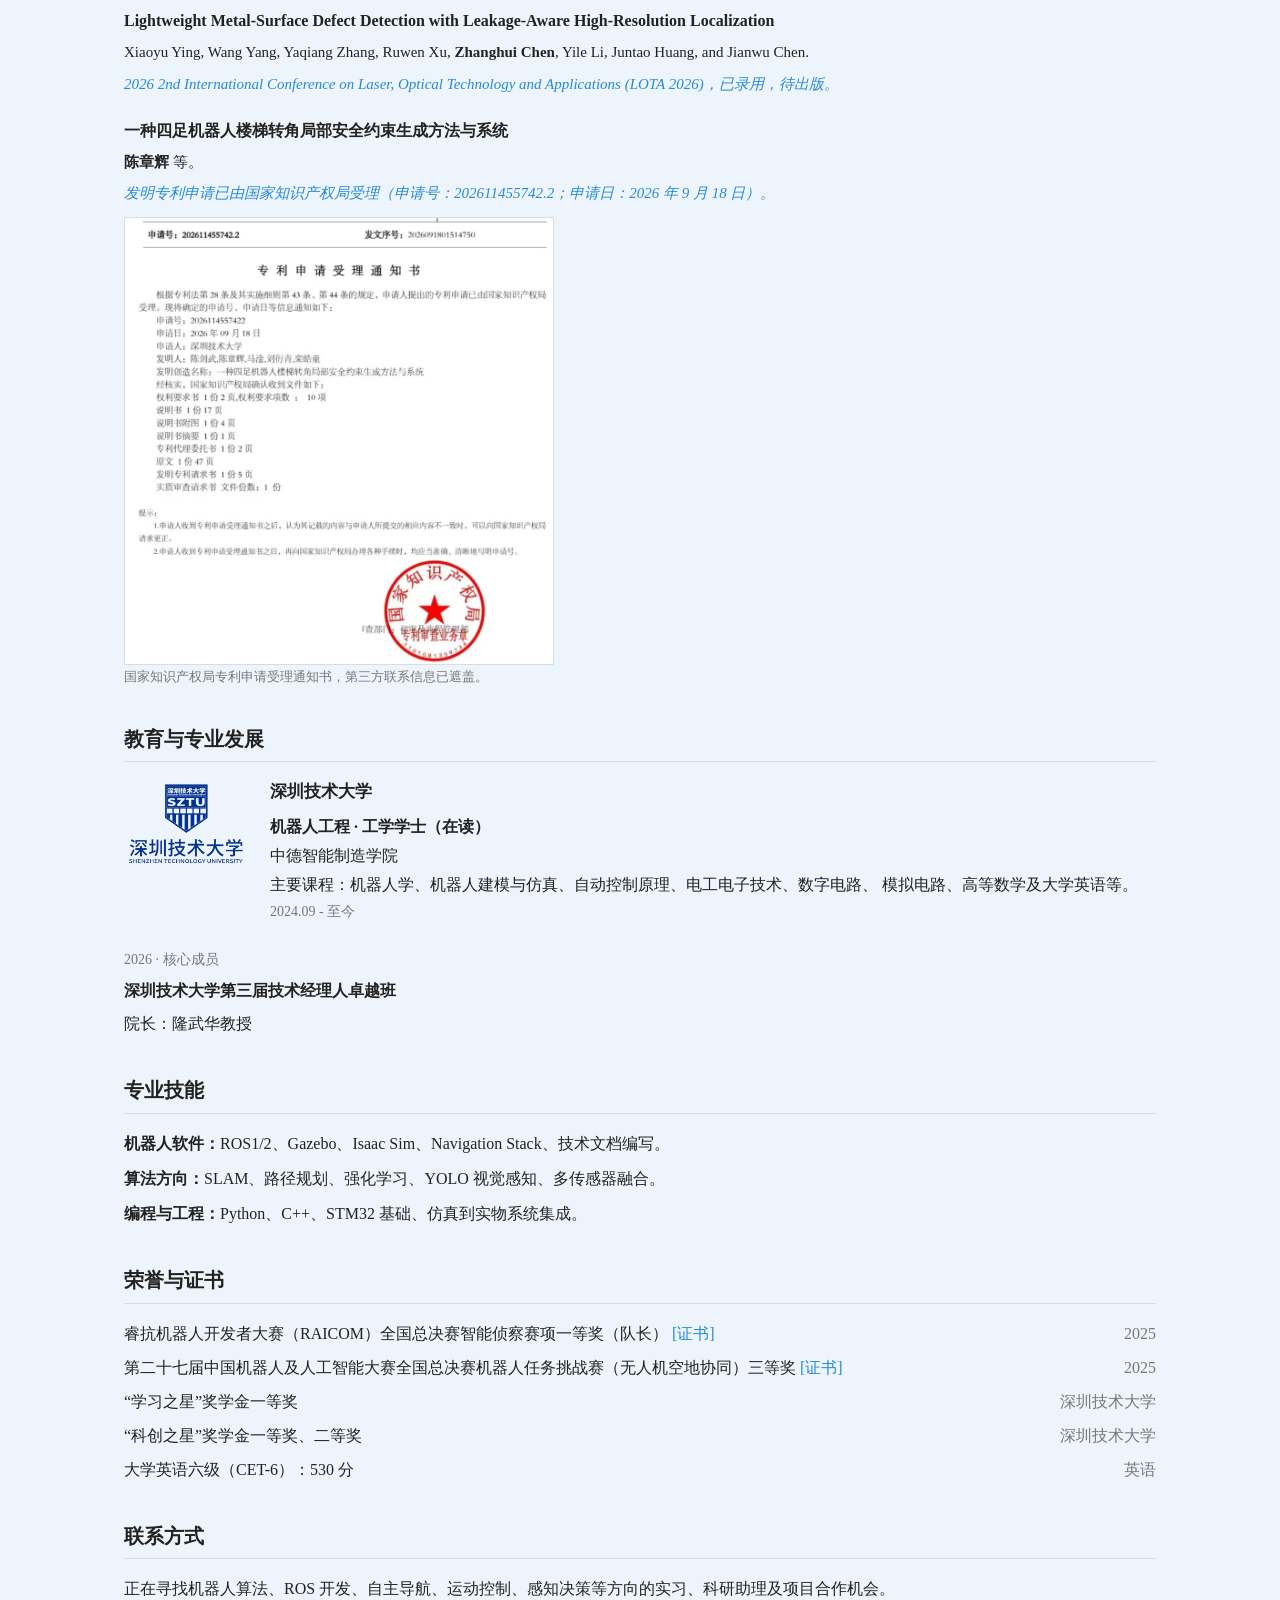
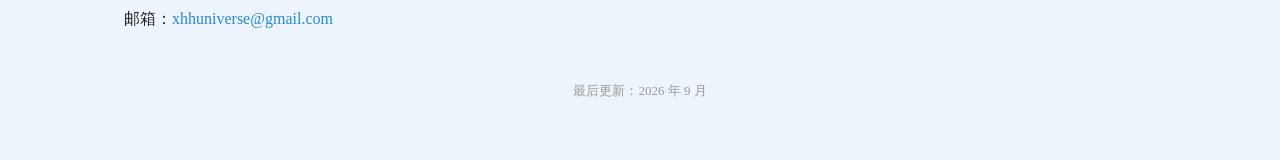
==== commit 82f16ec8: "Remove Chinese research gallery captions" ====
--- a/zh/index.html
+++ b/zh/index.html
@@ -122,25 +122,21 @@
               <a href="../assets/sustech-olfactory-pf-initial.jpg" target="_blank" rel="noopener noreferrer">
                 <img src="../assets/sustech-olfactory-pf-initial.jpg" alt="含噪室内环境中的粒子滤波初始化状态" loading="lazy" />
               </a>
-              <figcaption>含噪室内环境中的粒子滤波初始化状态。</figcaption>
             </figure>
             <figure>
               <a href="../assets/sustech-olfactory-pf-converged.jpg" target="_blank" rel="noopener noreferrer">
                 <img src="../assets/sustech-olfactory-pf-converged.jpg" alt="粒子滤波收敛后的气味源定位结果" loading="lazy" />
               </a>
-              <figcaption>粒子滤波收敛后的气味源定位结果。</figcaption>
             </figure>
             <figure>
               <a href="../assets/sustech-olfactory-navigation-pf.jpg" target="_blank" rel="noopener noreferrer">
                 <img src="../assets/sustech-olfactory-navigation-pf.jpg" alt="机器人嗅觉源定位粒子滤波仿真实验结果" loading="lazy" />
               </a>
-              <figcaption>机器人嗅觉源定位粒子滤波仿真实验结果。</figcaption>
             </figure>
             <figure>
               <a href="../assets/sustech-acoustic-array-geometry.jpg" target="_blank" rel="noopener noreferrer">
                 <img src="../assets/sustech-acoustic-array-geometry.jpg" alt="三种麦克风阵列的三维几何结构仿真" loading="lazy" />
               </a>
-              <figcaption>三种麦克风阵列的三维几何结构仿真。</figcaption>
             </figure>
           </div>
         </div>
--- a/academic-v2.css
+++ b/academic-v2.css
@@ -303,12 +303,41 @@
   line-height: 1.45;
 }
 
-.research-media {
-  max-width: 680px;
-}
-
 .document-media {
   max-width: 430px;
+}
+
+.research-gallery {
+  display: grid;
+  grid-template-columns: repeat(2, minmax(0, 1fr));
+  gap: 12px;
+  max-width: 760px;
+  margin: 10px 0 4px;
+}
+
+.research-gallery figure,
+.research-gallery a {
+  min-width: 0;
+}
+
+.research-gallery a {
+  display: block;
+  background: #fff;
+  border: 1px solid var(--border);
+}
+
+.research-gallery img {
+  display: block;
+  width: 100%;
+  aspect-ratio: 5 / 3;
+  object-fit: contain;
+}
+
+.research-gallery figcaption {
+  margin-top: 4px;
+  color: var(--text-muted);
+  font-size: 13px;
+  line-height: 1.45;
 }
 
 .awards-list {
@@ -420,4 +449,8 @@
   .focus-line {
     font-size: 13px;
   }
-}
+
+  .research-gallery {
+    grid-template-columns: 1fr;
+  }
+}
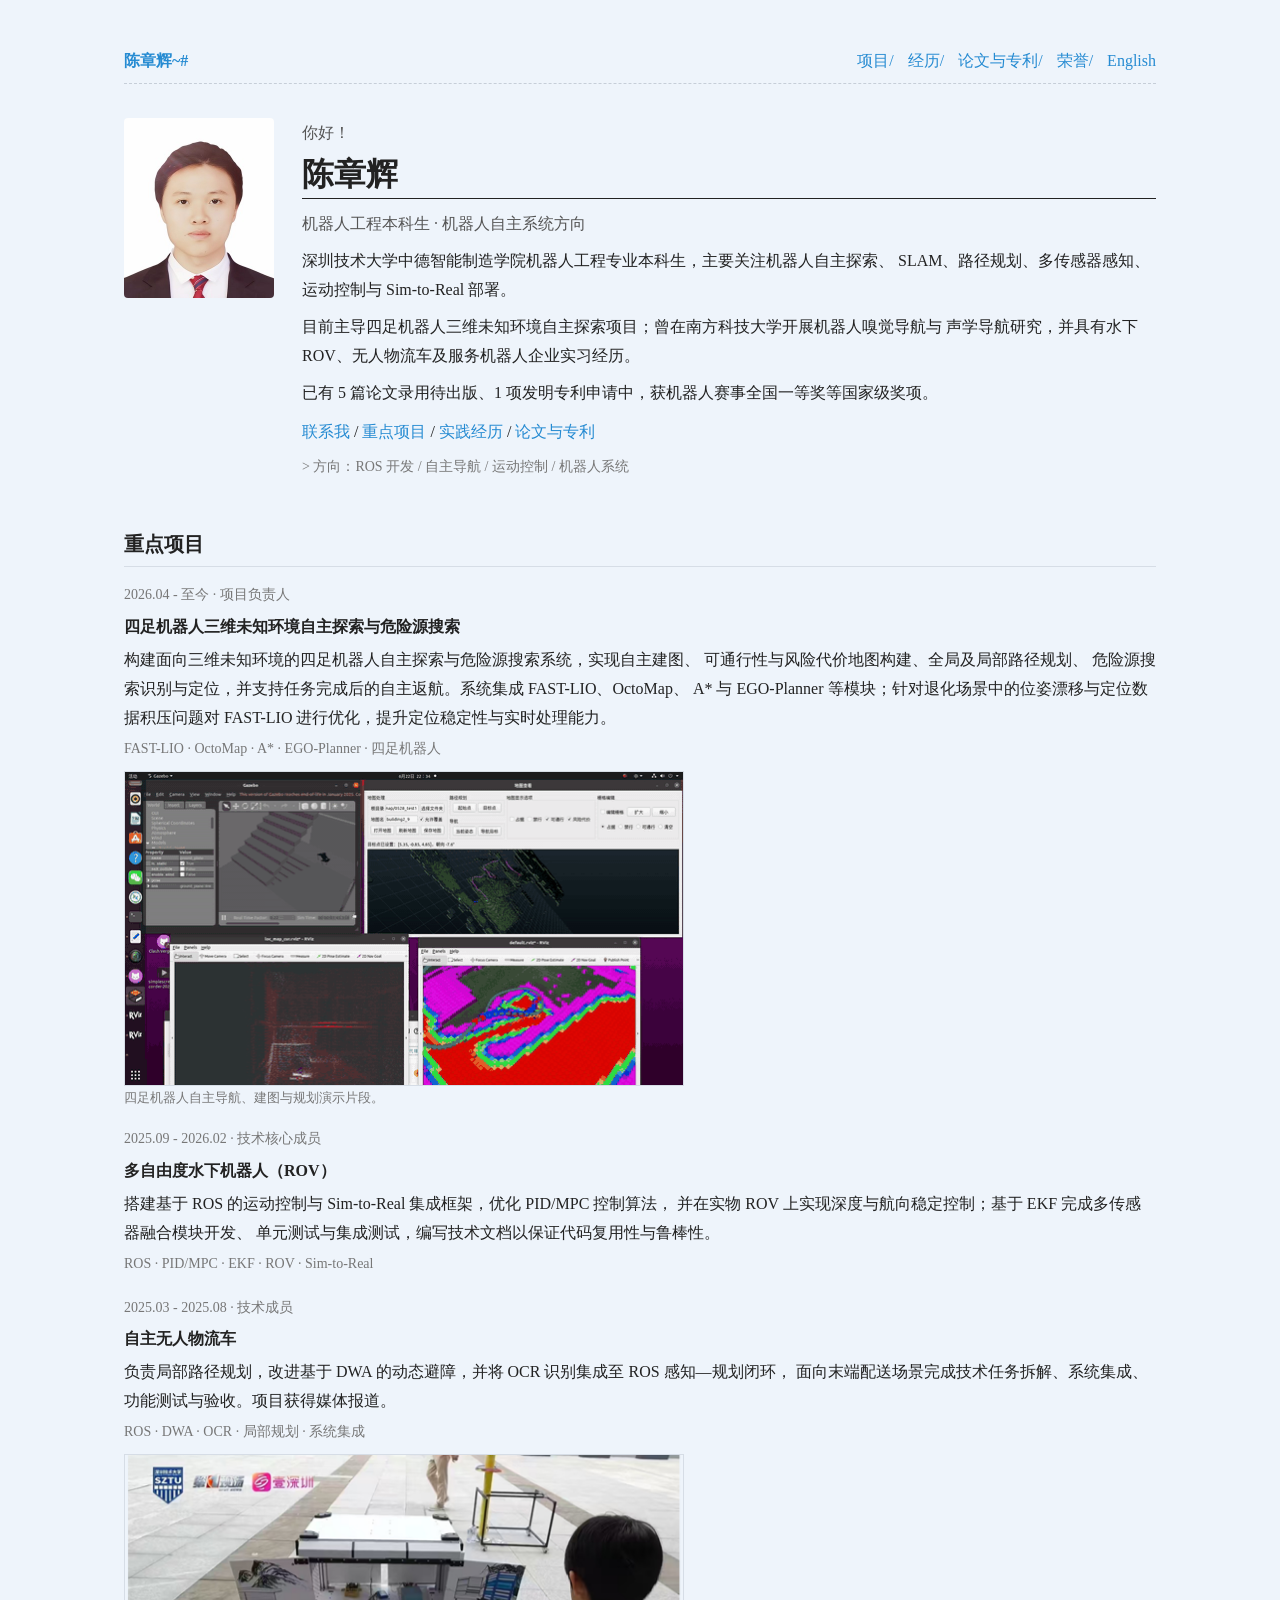
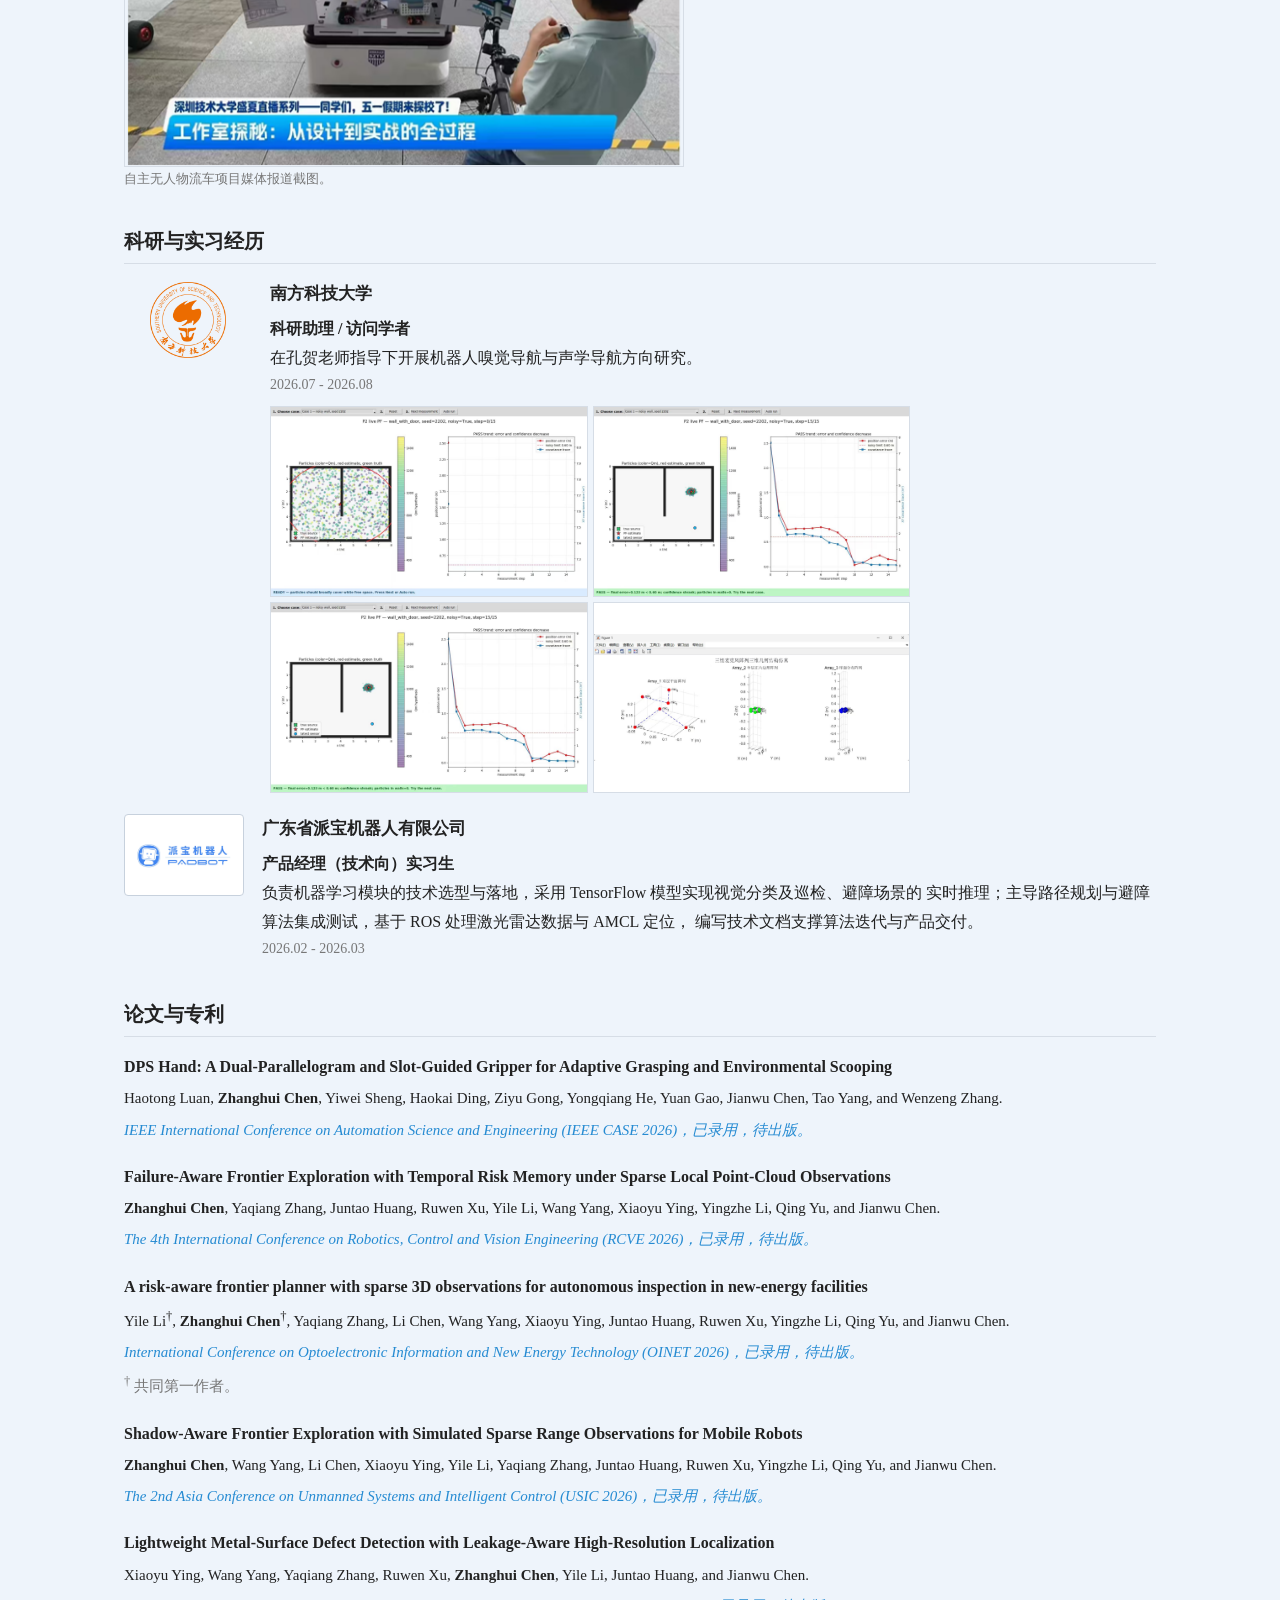
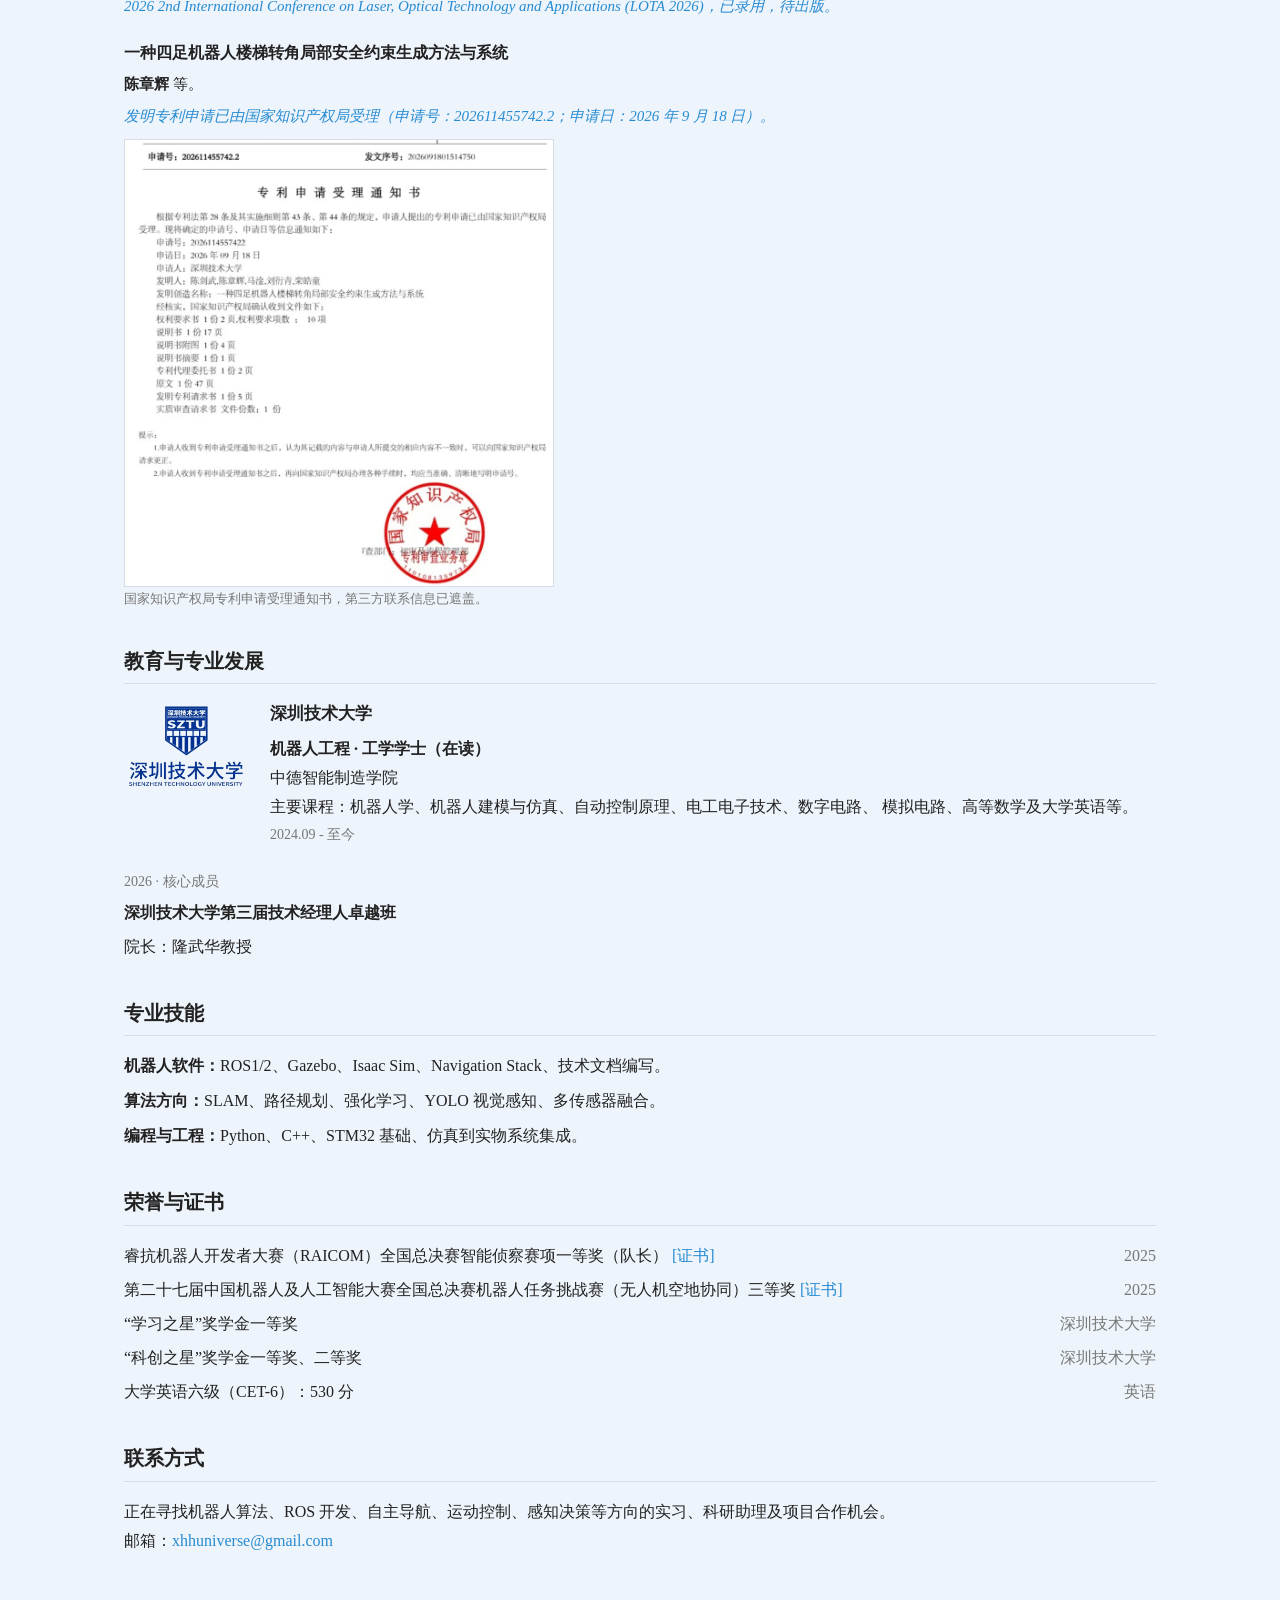
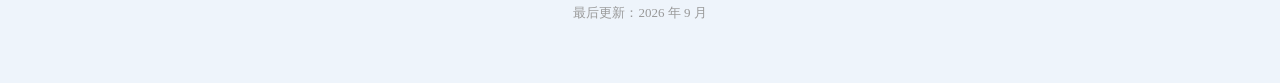
==== commit a4fd12b2: "Update portfolio content and project status" ====
--- a/zh/index.html
+++ b/zh/index.html
@@ -66,8 +66,8 @@
         <p class="entry-meta">2026.04 - 至今 · 项目负责人</p>
         <p class="pub-title">四足机器人三维未知环境自主探索与危险源搜索</p>
         <p>
-          面向“挑战杯”揭榜挂帅赛道，自 2026 年 4 月起主导四足机器人自主探索系统研发与备赛。
-          项目聚焦三维未知环境中的自主建图、可通行性与风险代价地图构建、全局及局部路径规划、
+          构建面向三维未知环境的四足机器人自主探索与危险源搜索系统，实现自主建图、
+          可通行性与风险代价地图构建、全局及局部路径规划、
           危险源搜索识别与定位，并支持任务完成后的自主返航。系统集成 FAST-LIO、OctoMap、
           A* 与 EGO-Planner 等模块；针对退化场景中的位姿漂移与定位数据积压问题对 FAST-LIO
           进行优化，提升定位稳定性与实时处理能力。
--- a/academic-v2.css
+++ b/academic-v2.css
@@ -310,9 +310,9 @@
 .research-gallery {
   display: grid;
   grid-template-columns: repeat(2, minmax(0, 1fr));
-  gap: 12px;
-  max-width: 760px;
-  margin: 10px 0 4px;
+  gap: 5px;
+  max-width: 640px;
+  margin: 8px 0 3px;
 }
 
 .research-gallery figure,
@@ -331,13 +331,6 @@
   width: 100%;
   aspect-ratio: 5 / 3;
   object-fit: contain;
-}
-
-.research-gallery figcaption {
-  margin-top: 4px;
-  color: var(--text-muted);
-  font-size: 13px;
-  line-height: 1.45;
 }
 
 .awards-list {
@@ -450,7 +443,4 @@
     font-size: 13px;
   }
 
-  .research-gallery {
-    grid-template-columns: 1fr;
-  }
-}
+}
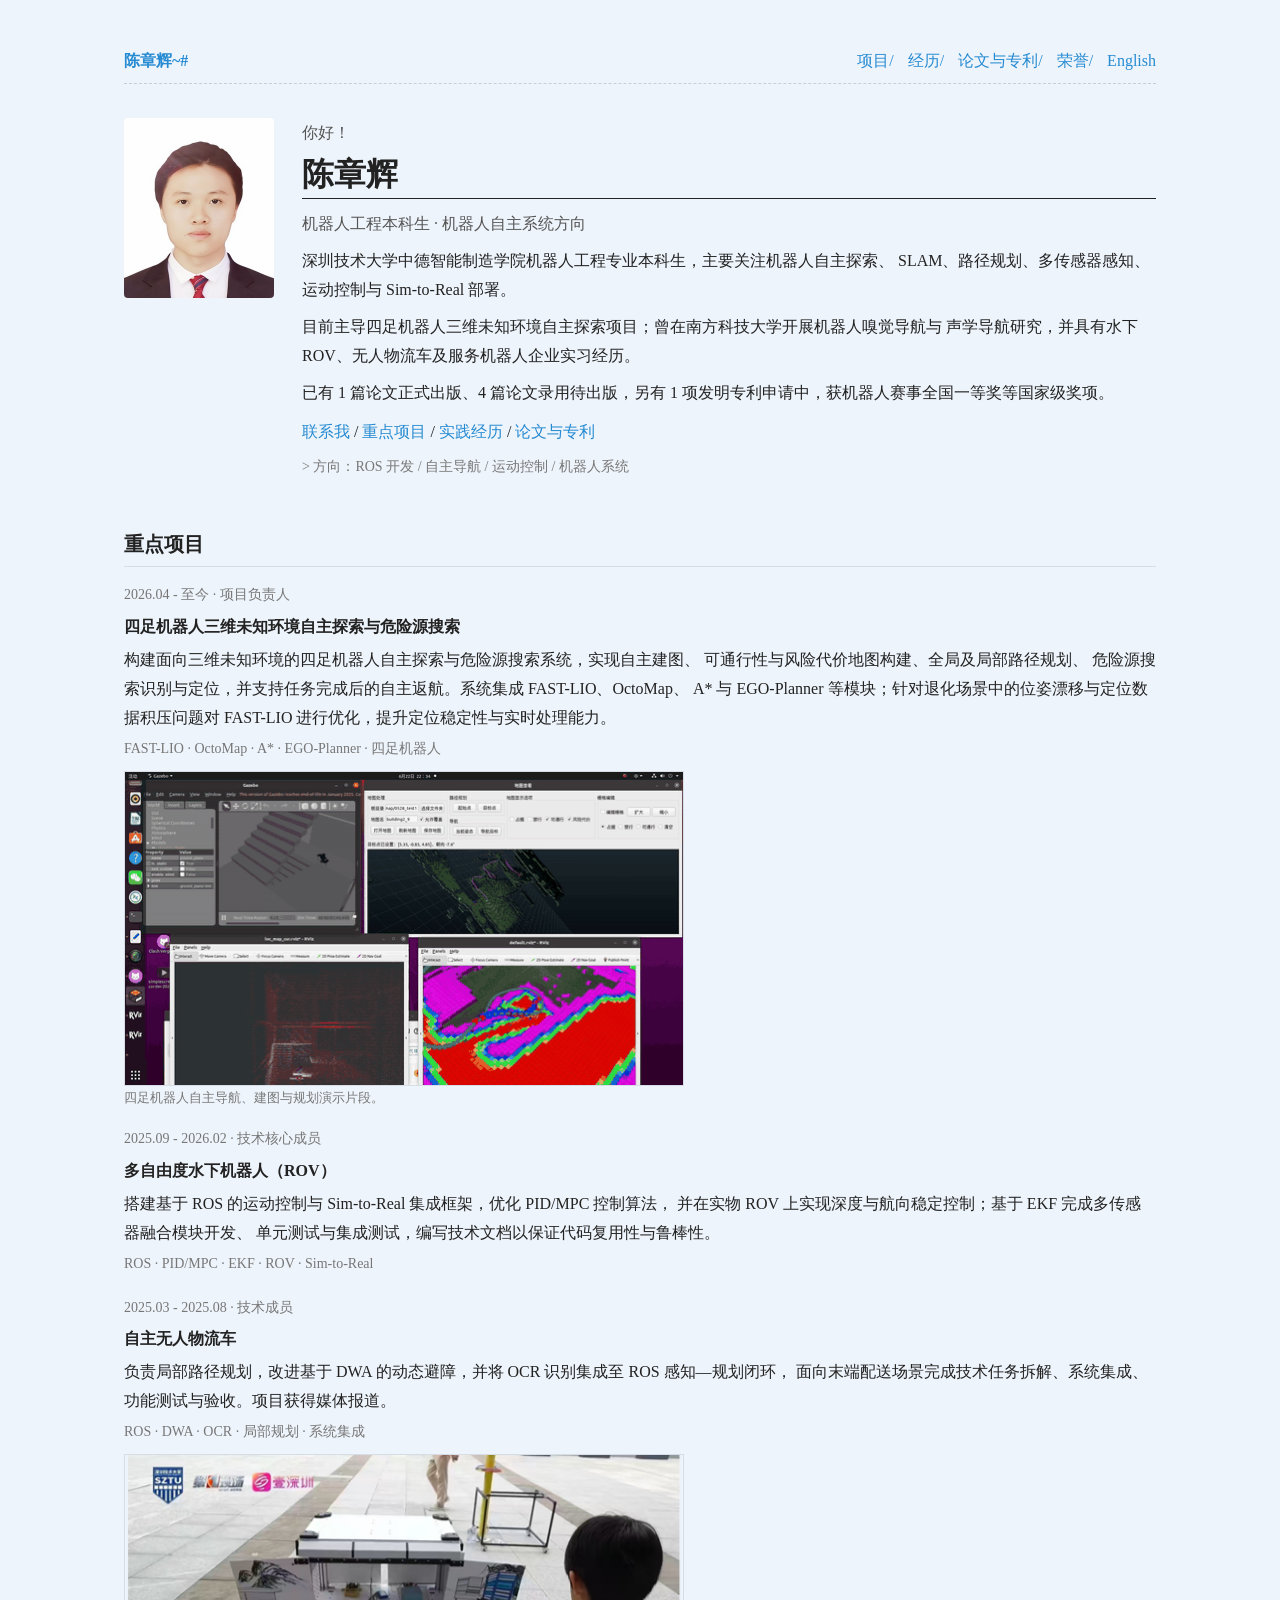
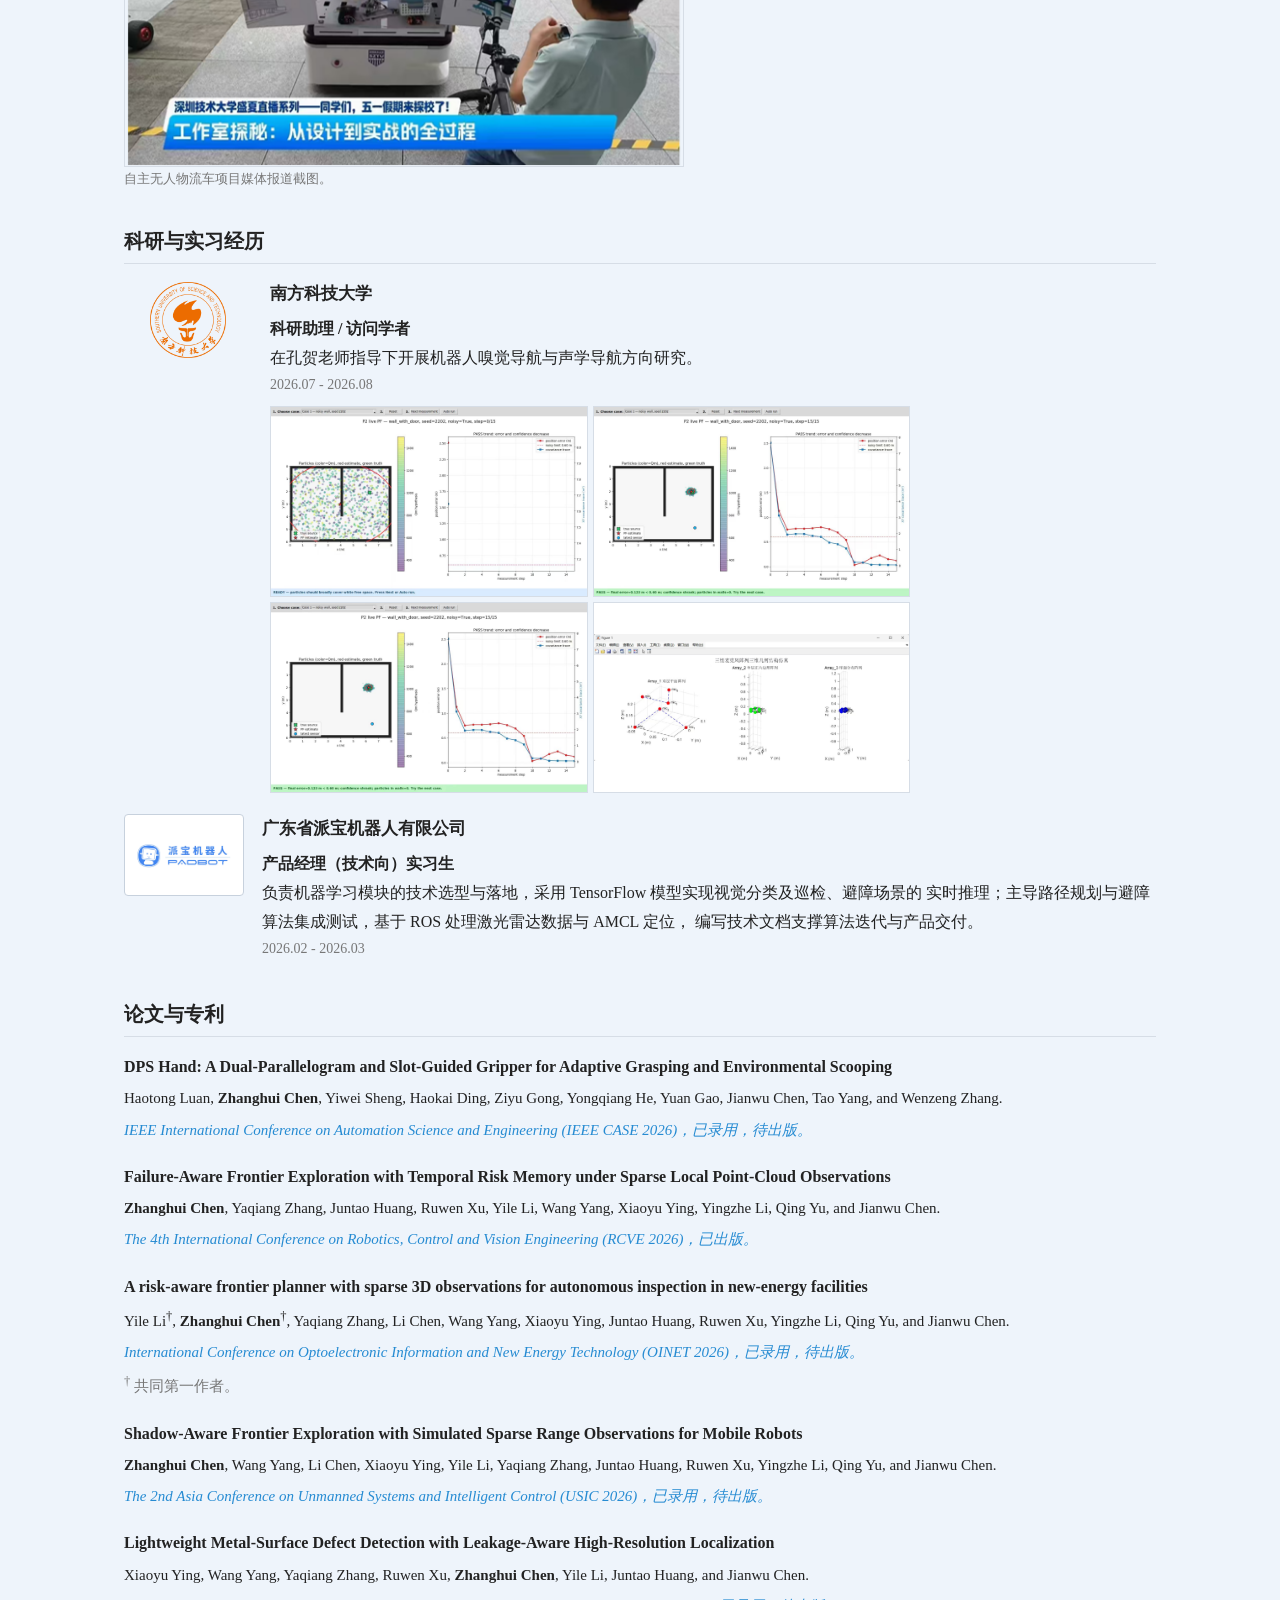
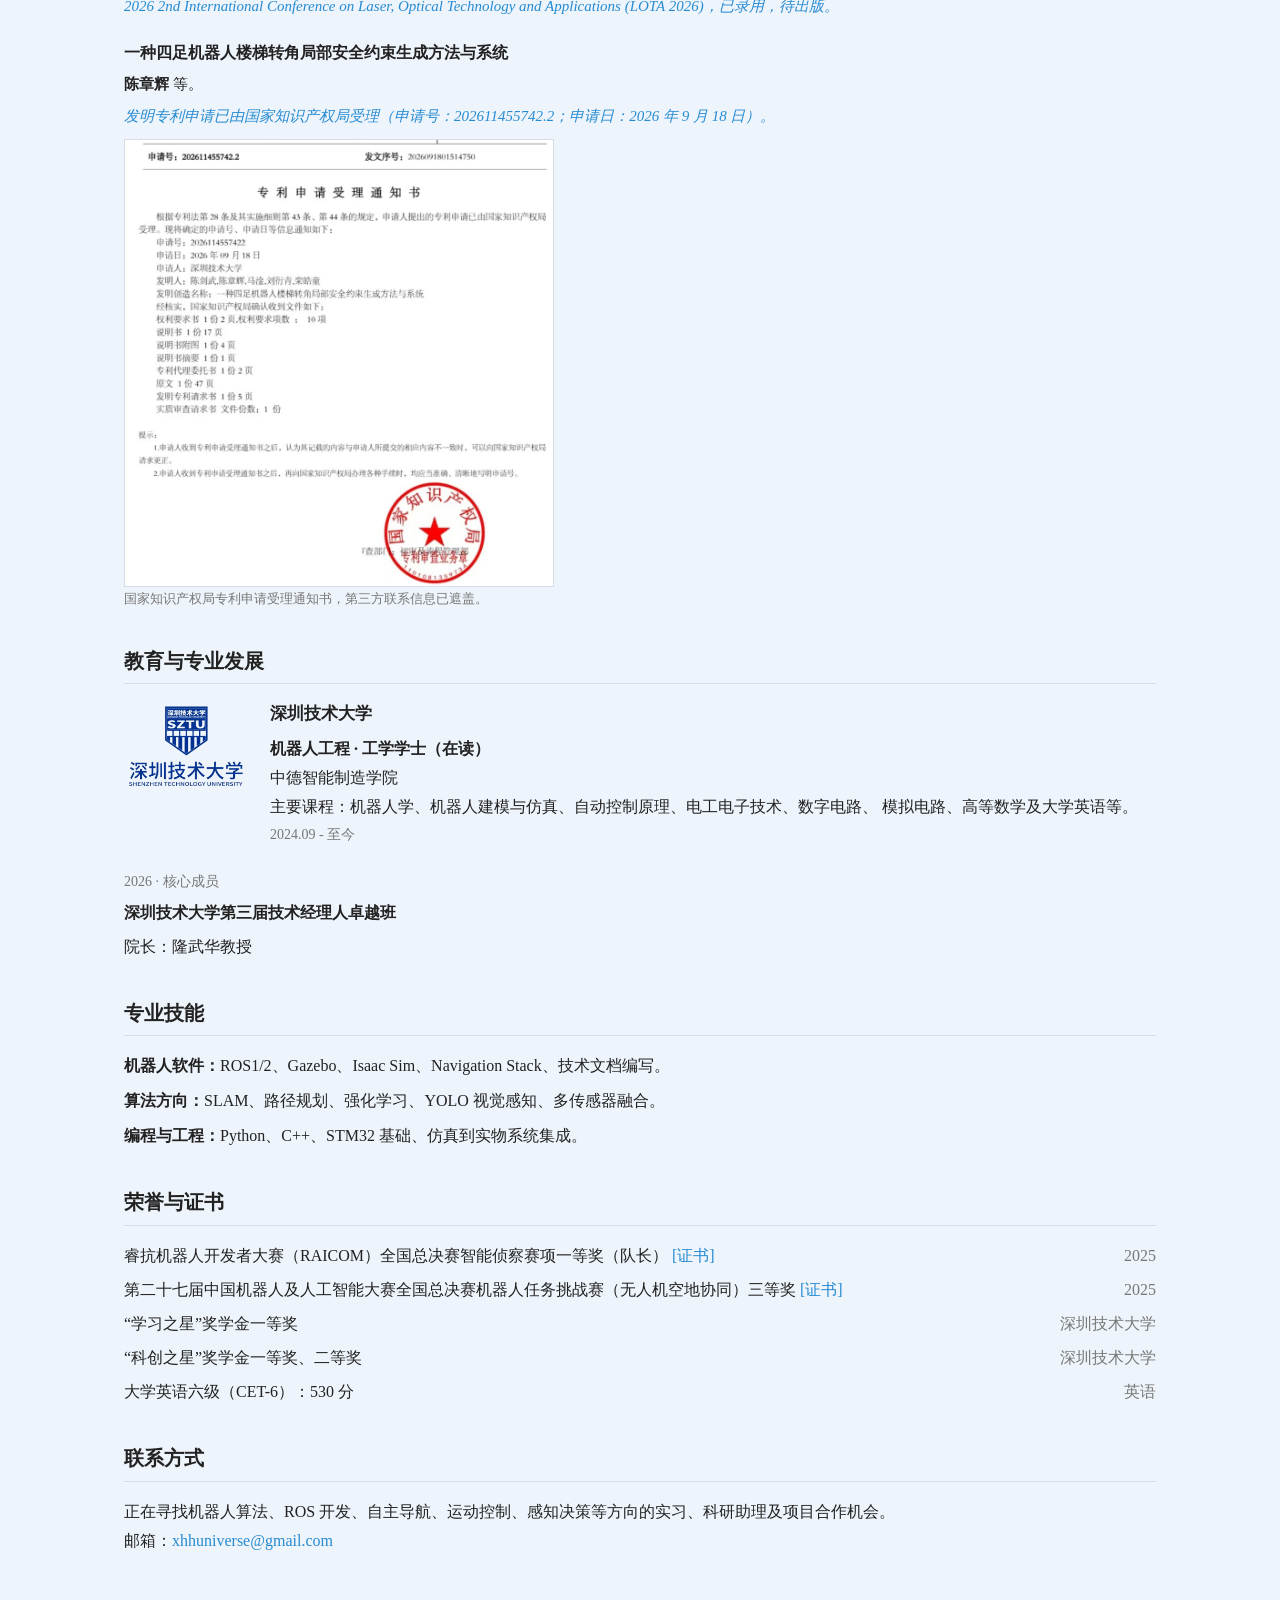
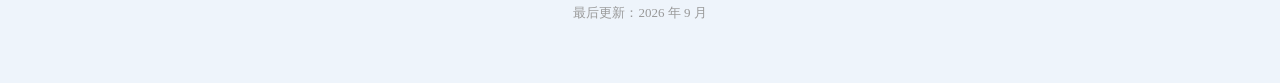
==== commit 16495229: "Mark RCVE 2026 paper as published" ====
--- a/zh/index.html
+++ b/zh/index.html
@@ -44,7 +44,7 @@
           声学导航研究，并具有水下 ROV、无人物流车及服务机器人企业实习经历。
         </p>
         <p>
-          已有 5 篇论文录用待出版、1 项发明专利申请中，获机器人赛事全国一等奖等国家级奖项。
+          已有 1 篇论文正式出版、4 篇论文录用待出版，另有 1 项发明专利申请中，获机器人赛事全国一等奖等国家级奖项。
         </p>
         <p class="hero-links">
           <a href="mailto:xhhuniverse@gmail.com">联系我</a> /
@@ -172,7 +172,7 @@
       <article class="pub-item">
         <p class="pub-title">Failure-Aware Frontier Exploration with Temporal Risk Memory under Sparse Local Point-Cloud Observations</p>
         <p class="pub-authors"><strong>Zhanghui Chen</strong>, Yaqiang Zhang, Juntao Huang, Ruwen Xu, Yile Li, Wang Yang, Xiaoyu Ying, Yingzhe Li, Qing Yu, and Jianwu Chen.</p>
-        <p class="pub-venue">The 4th International Conference on Robotics, Control and Vision Engineering (RCVE 2026)，已录用，待出版。</p>
+        <p class="pub-venue">The 4th International Conference on Robotics, Control and Vision Engineering (RCVE 2026)，已出版。</p>
       </article>
 
       <article class="pub-item">
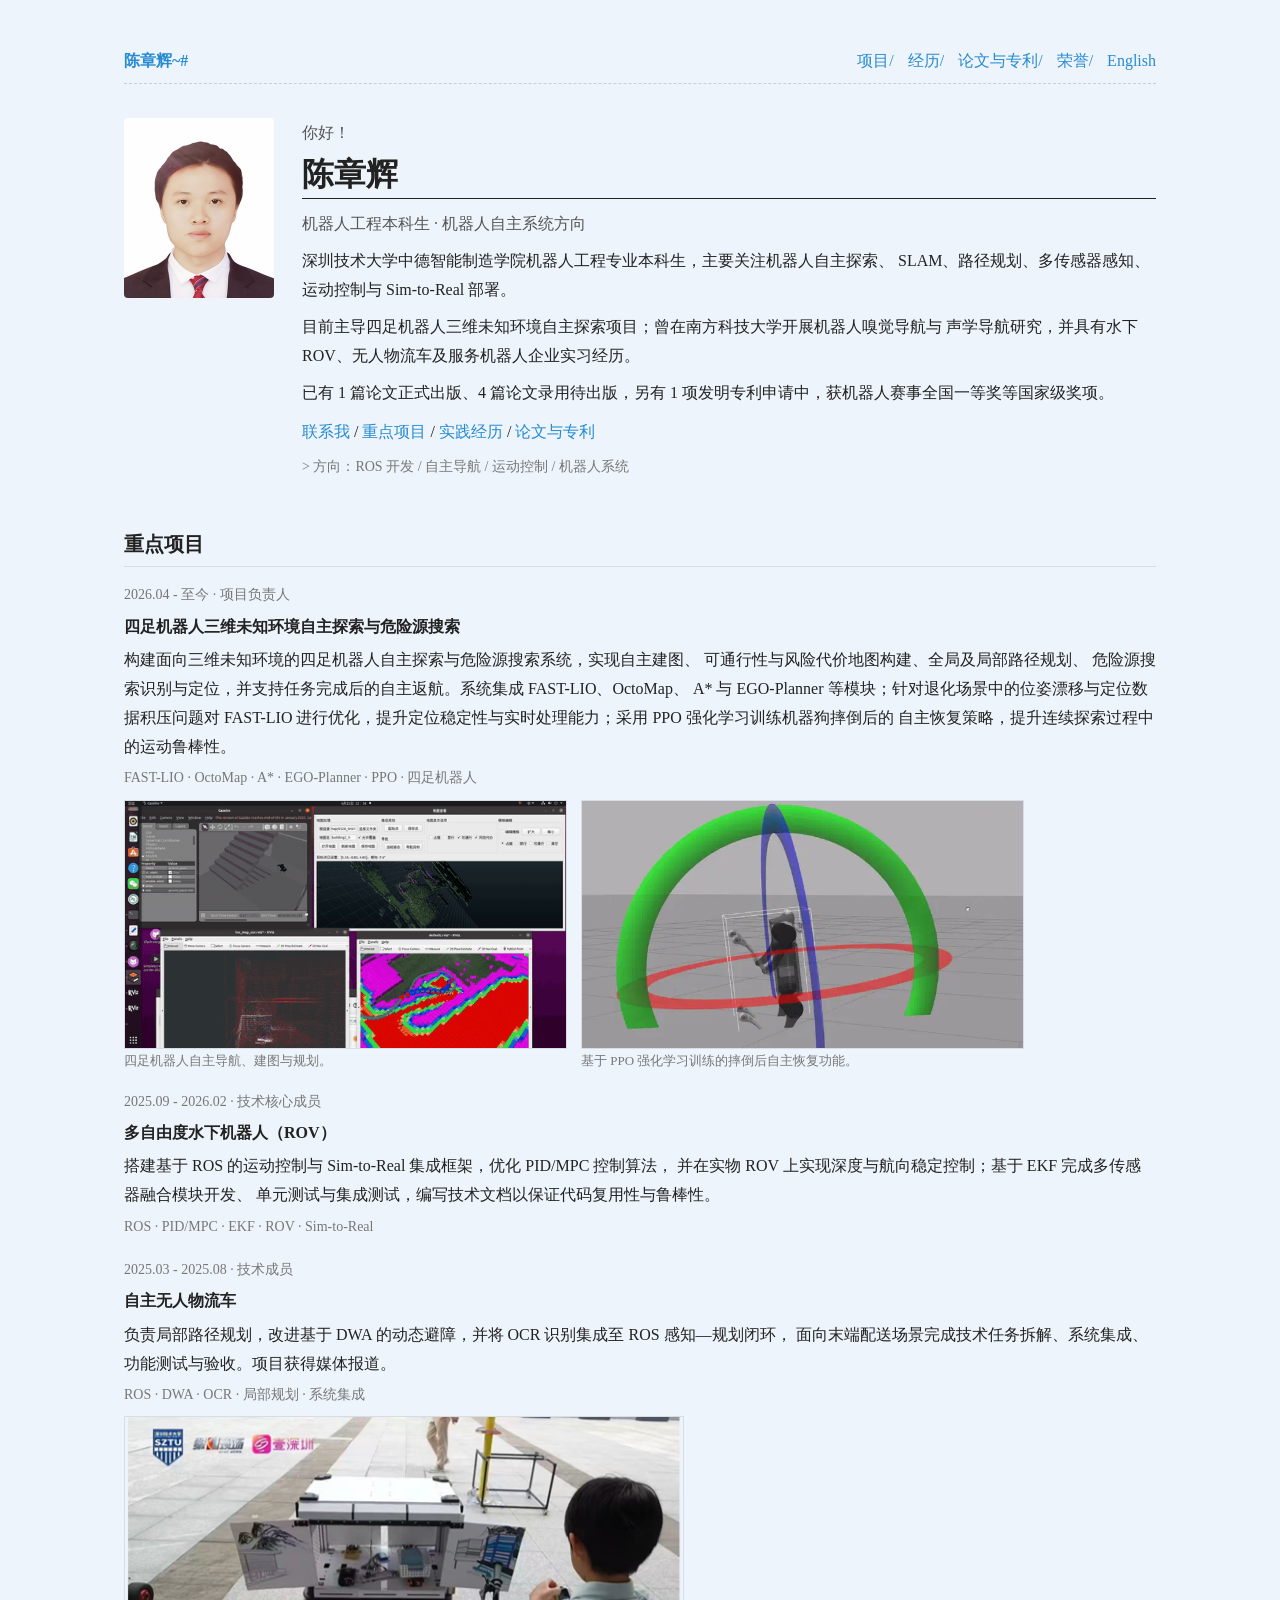
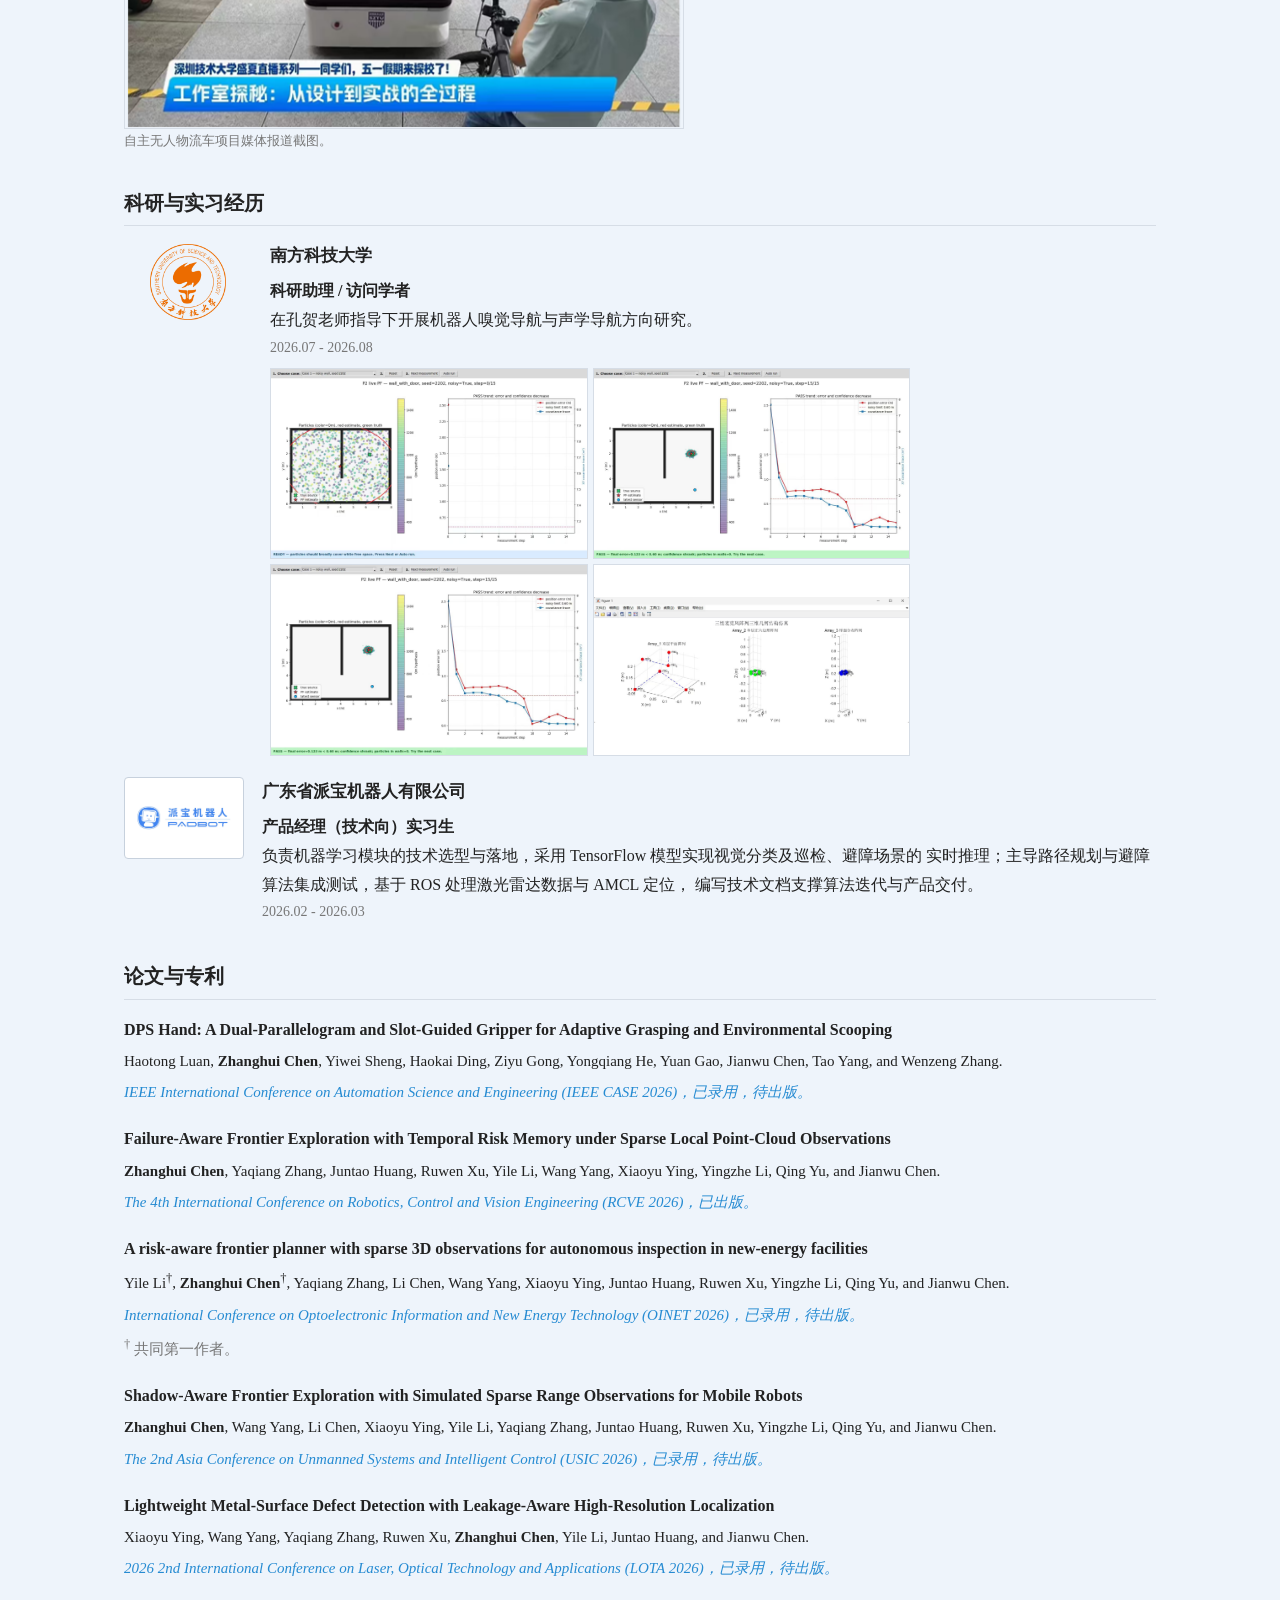
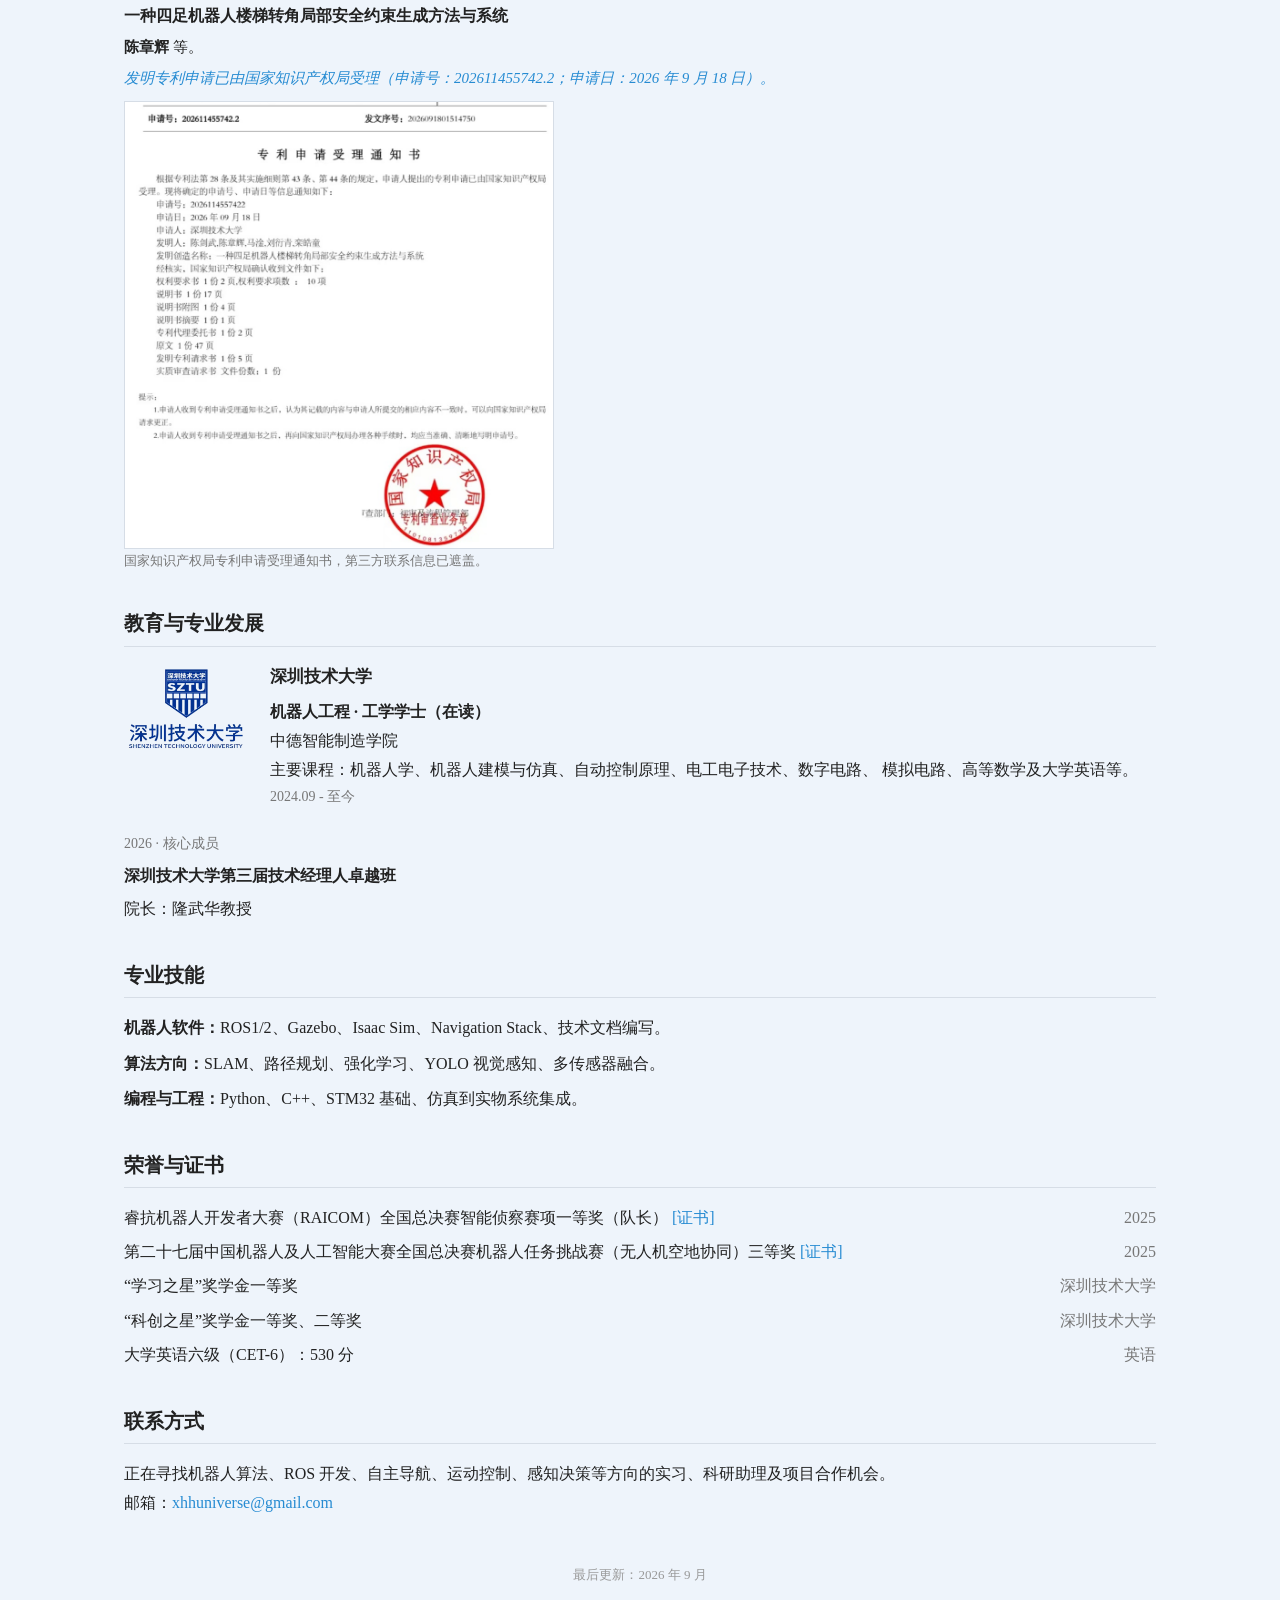
==== commit db1fe4e8: "Add quadruped fall recovery demo" ====
--- a/zh/index.html
+++ b/zh/index.html
@@ -70,13 +70,20 @@
           可通行性与风险代价地图构建、全局及局部路径规划、
           危险源搜索识别与定位，并支持任务完成后的自主返航。系统集成 FAST-LIO、OctoMap、
           A* 与 EGO-Planner 等模块；针对退化场景中的位姿漂移与定位数据积压问题对 FAST-LIO
-          进行优化，提升定位稳定性与实时处理能力。
-        </p>
-        <p class="tags">FAST-LIO · OctoMap · A* · EGO-Planner · 四足机器人</p>
-        <figure class="project-media">
-          <img src="../assets/quadruped-demo-16-21.gif" alt="四足机器人自主导航、建图与规划演示" loading="lazy" />
-          <figcaption>四足机器人自主导航、建图与规划演示片段。</figcaption>
-        </figure>
+          进行优化，提升定位稳定性与实时处理能力；采用 PPO 强化学习训练机器狗摔倒后的
+          自主恢复策略，提升连续探索过程中的运动鲁棒性。
+        </p>
+        <p class="tags">FAST-LIO · OctoMap · A* · EGO-Planner · PPO · 四足机器人</p>
+        <div class="project-media-grid">
+          <figure class="project-media">
+            <img src="../assets/quadruped-demo-16-21.gif" alt="四足机器人自主导航、建图与规划演示" loading="lazy" />
+            <figcaption>四足机器人自主导航、建图与规划。</figcaption>
+          </figure>
+          <figure class="project-media">
+            <img src="../assets/quadruped-fall-recovery.webp" alt="四足机器人在仿真环境中摔倒后自主恢复" loading="lazy" />
+            <figcaption>基于 PPO 强化学习训练的摔倒后自主恢复功能。</figcaption>
+          </figure>
+        </div>
       </article>
 
       <article class="pub-item">
--- a/academic-v2.css
+++ b/academic-v2.css
@@ -289,6 +289,25 @@
   margin: 9px 0 4px;
 }
 
+.project-media-grid {
+  display: grid;
+  grid-template-columns: repeat(2, minmax(0, 1fr));
+  gap: 14px;
+  max-width: 900px;
+  margin: 9px 0 4px;
+}
+
+.project-media-grid .project-media {
+  max-width: none;
+  margin: 0;
+}
+
+.project-media-grid img {
+  aspect-ratio: 16 / 9;
+  object-fit: cover;
+  object-position: center 55%;
+}
+
 .project-media img {
   display: block;
   width: 100%;
@@ -361,6 +380,11 @@
 @media (max-width: 720px) {
   body {
     padding: 28px 18px 44px;
+  }
+
+  .project-media-grid {
+    grid-template-columns: 1fr;
+    max-width: 560px;
   }
 
   .topbar-right {
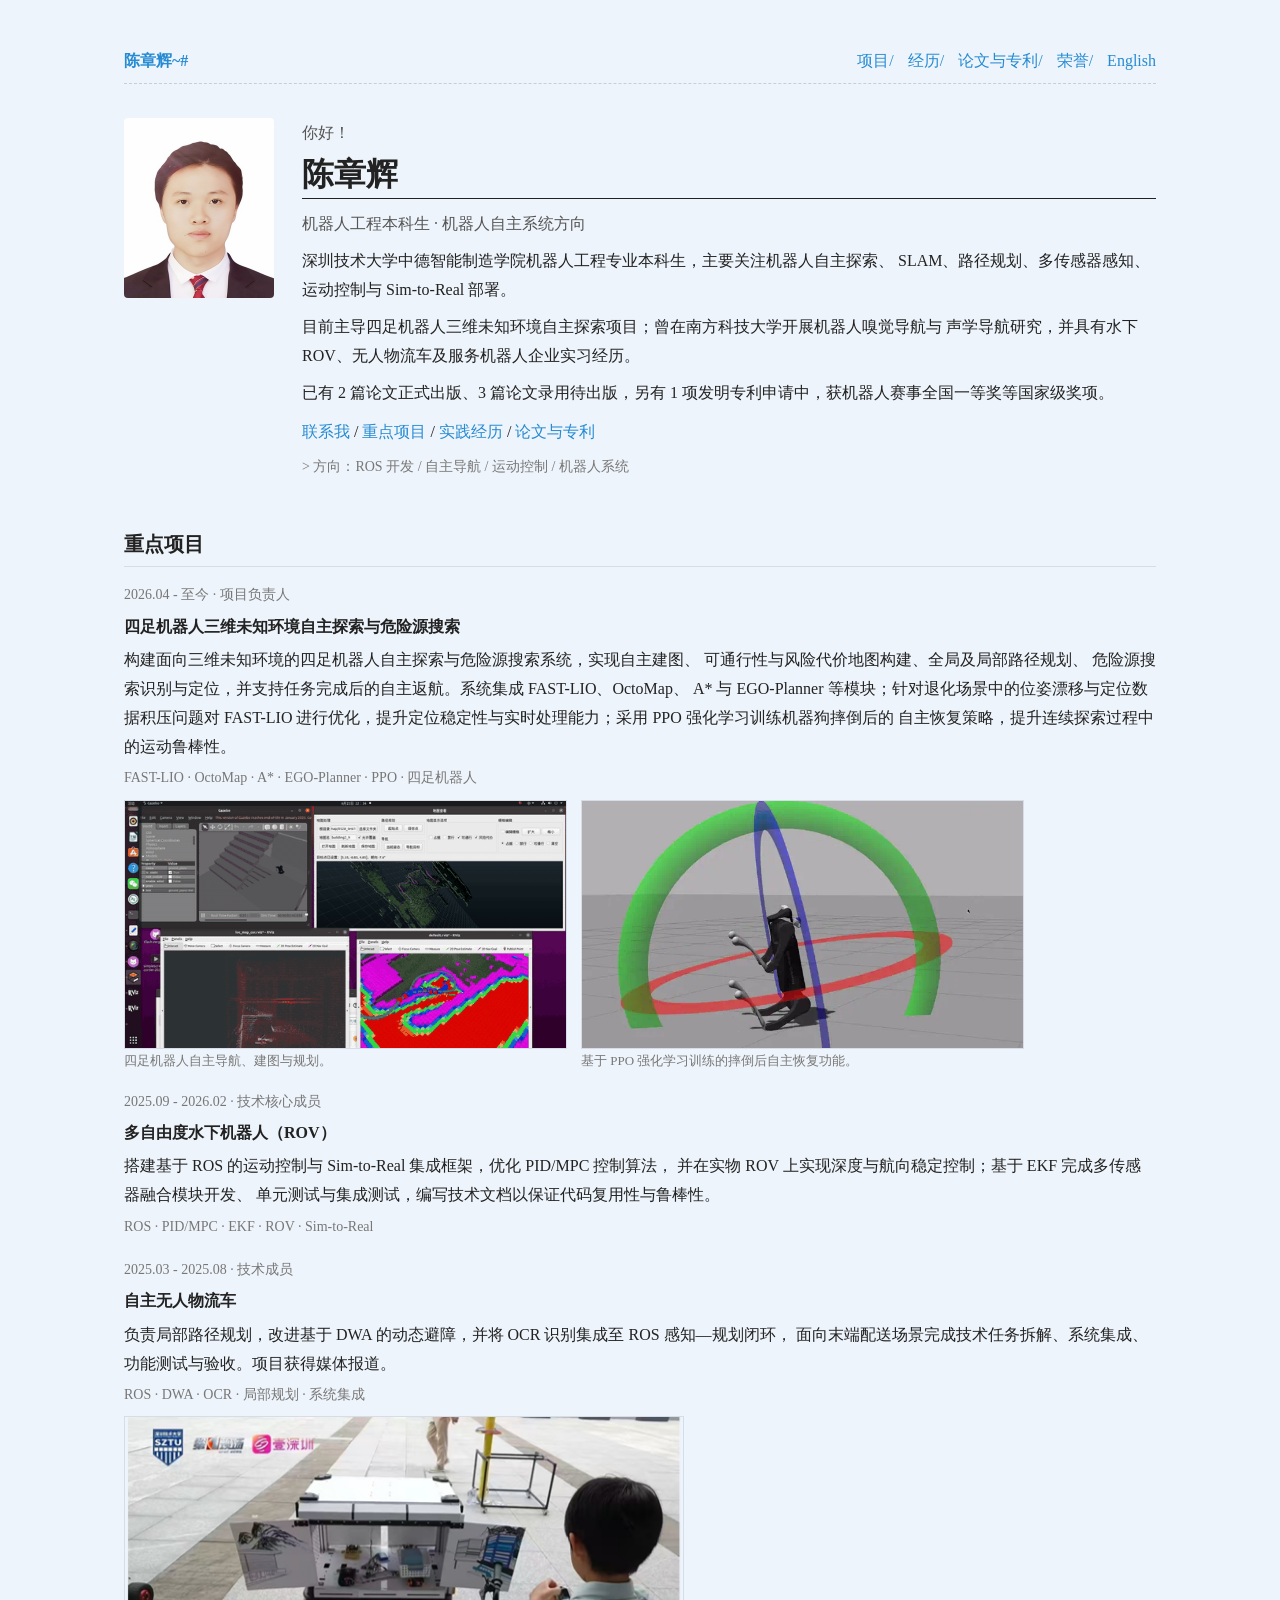
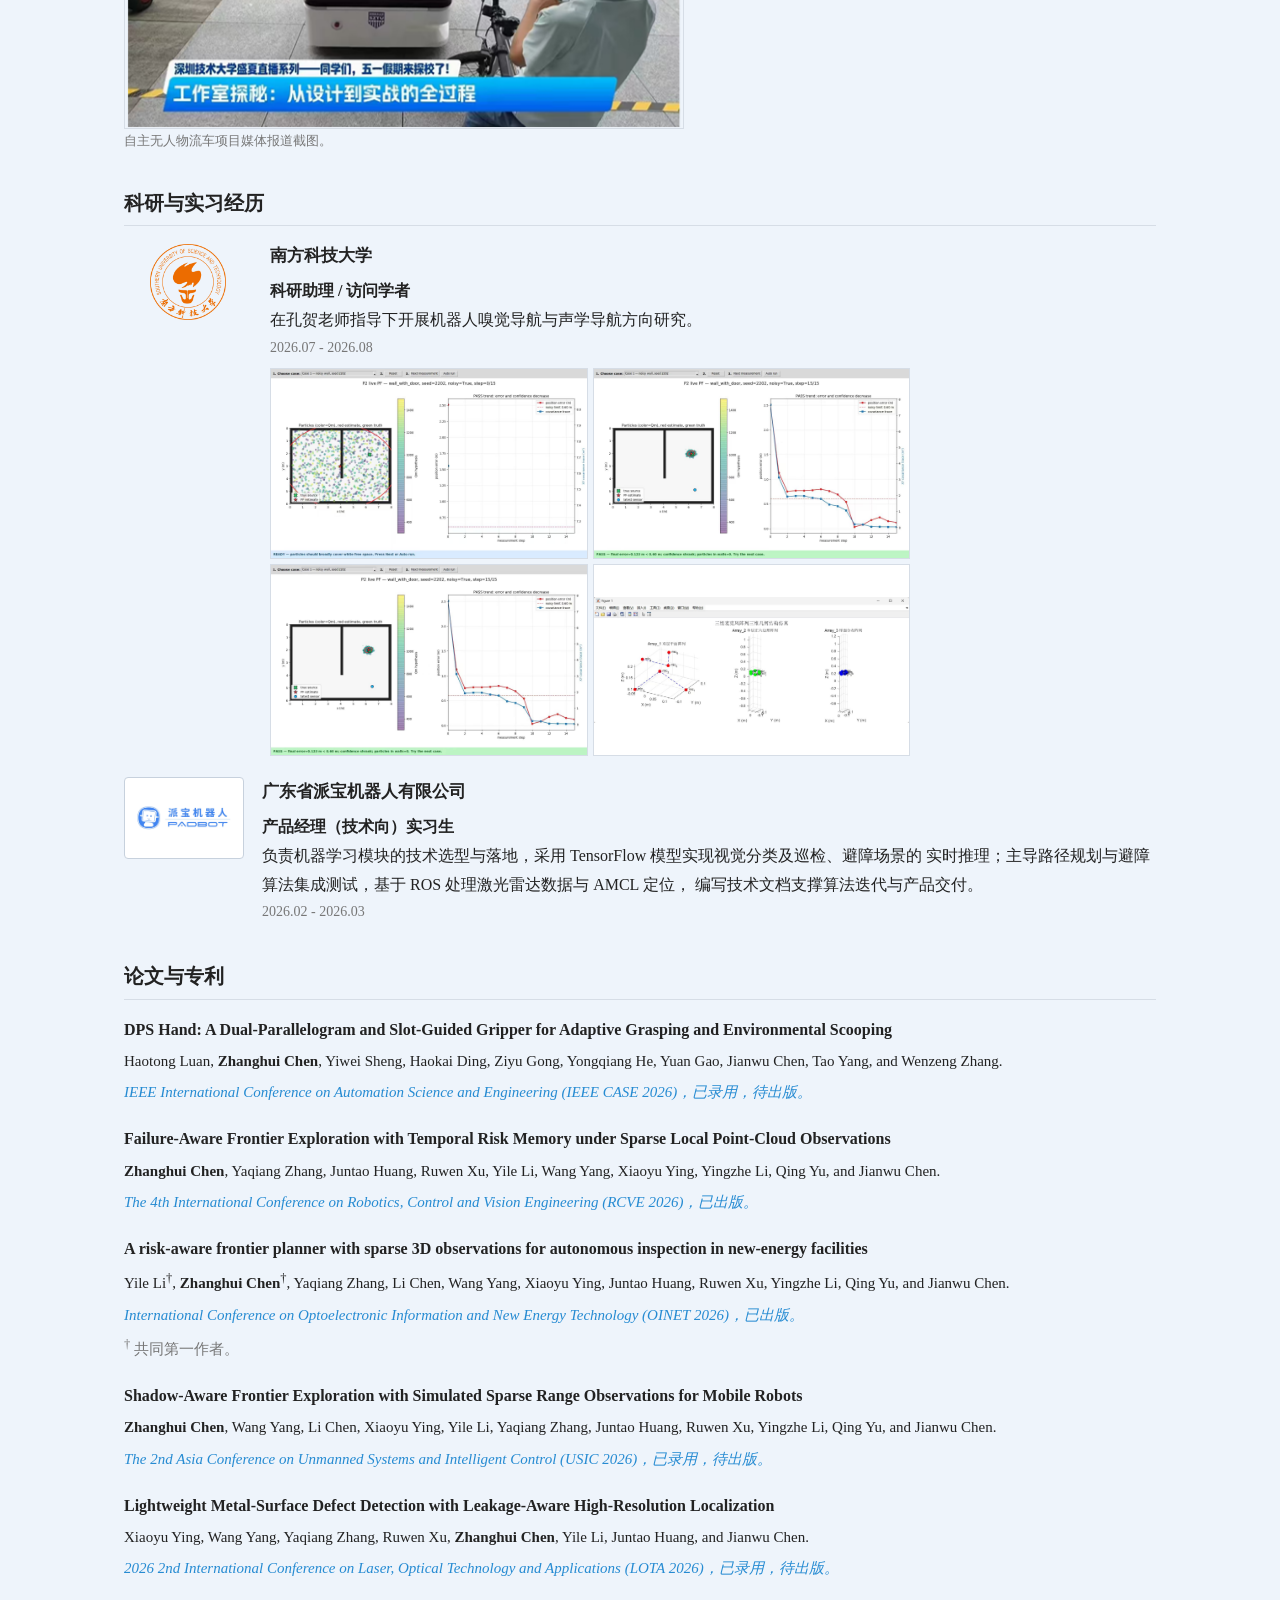
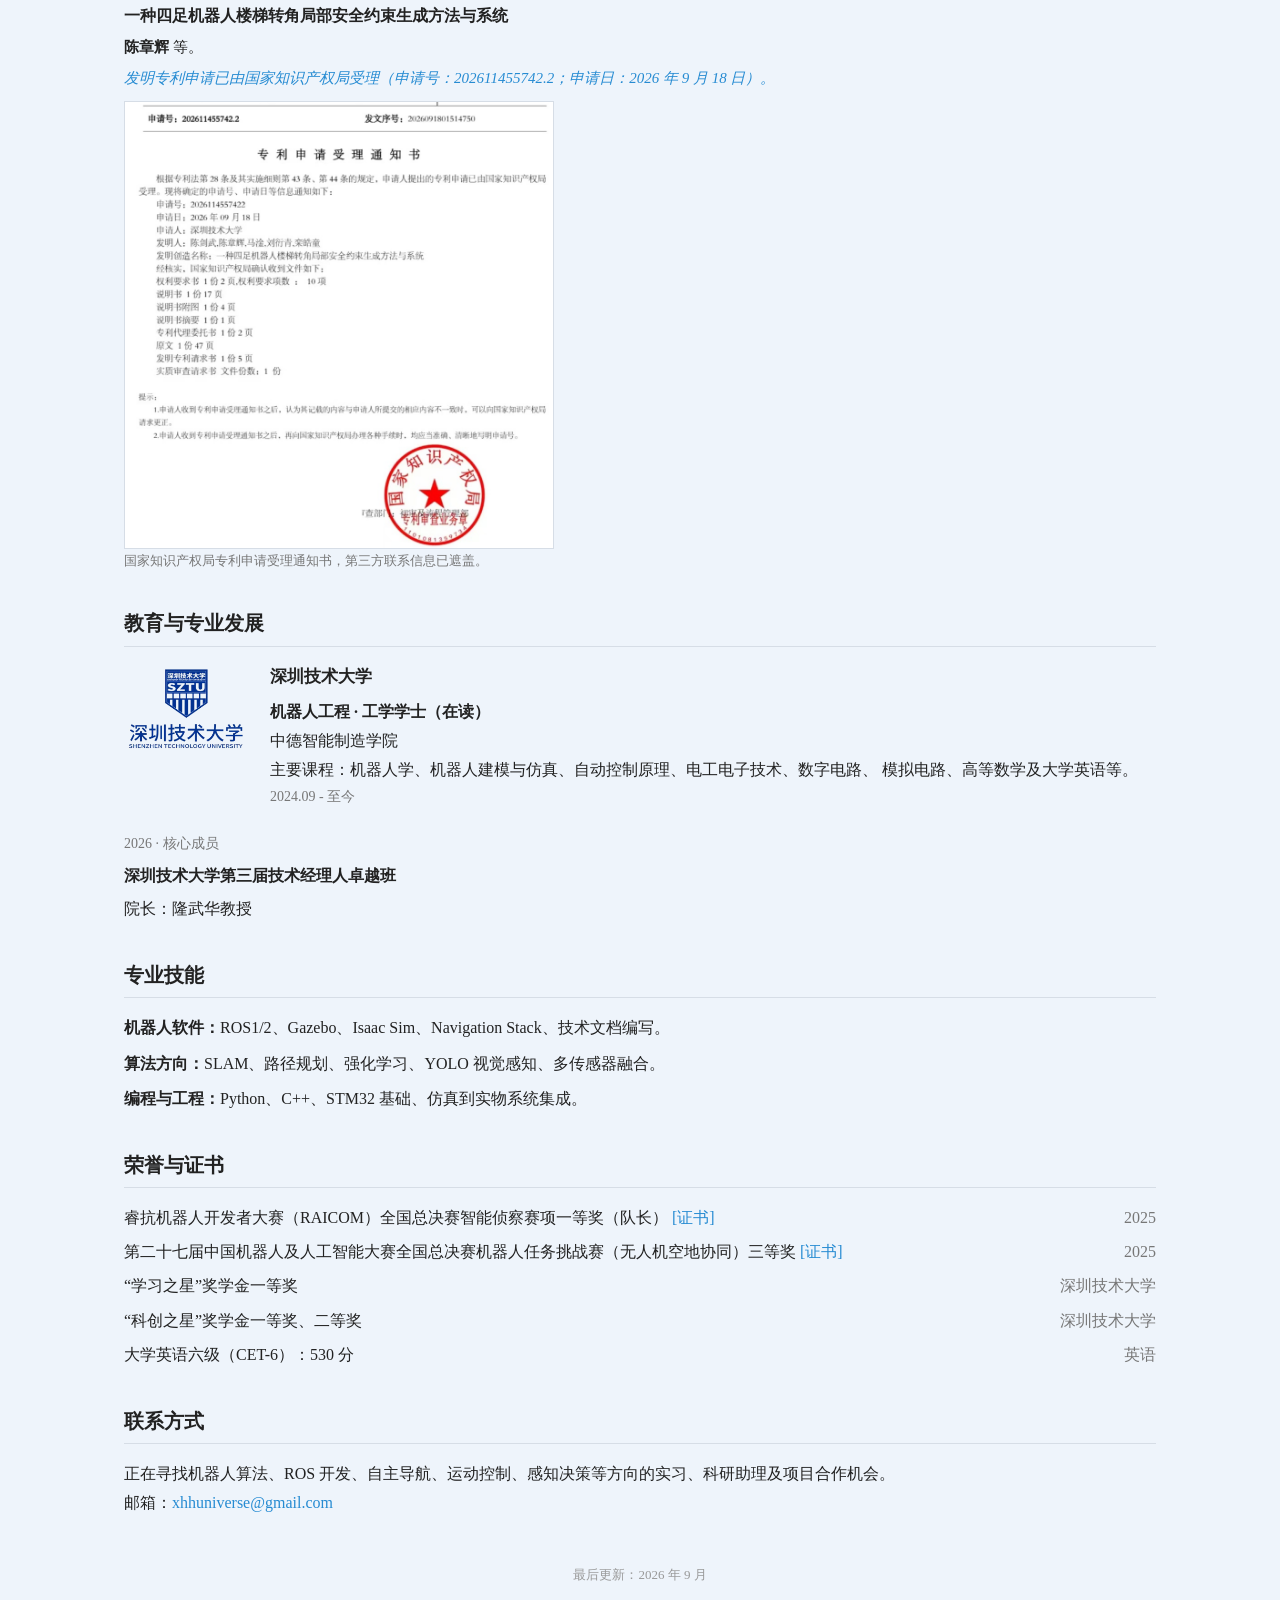
==== commit 776e7ede: "Mark OINET 2026 paper as published" ====
--- a/zh/index.html
+++ b/zh/index.html
@@ -44,7 +44,7 @@
           声学导航研究，并具有水下 ROV、无人物流车及服务机器人企业实习经历。
         </p>
         <p>
-          已有 1 篇论文正式出版、4 篇论文录用待出版，另有 1 项发明专利申请中，获机器人赛事全国一等奖等国家级奖项。
+          已有 2 篇论文正式出版、3 篇论文录用待出版，另有 1 项发明专利申请中，获机器人赛事全国一等奖等国家级奖项。
         </p>
         <p class="hero-links">
           <a href="mailto:xhhuniverse@gmail.com">联系我</a> /
@@ -185,7 +185,7 @@
       <article class="pub-item">
         <p class="pub-title">A risk-aware frontier planner with sparse 3D observations for autonomous inspection in new-energy facilities</p>
         <p class="pub-authors">Yile Li<sup>†</sup>, <strong>Zhanghui Chen</strong><sup>†</sup>, Yaqiang Zhang, Li Chen, Wang Yang, Xiaoyu Ying, Juntao Huang, Ruwen Xu, Yingzhe Li, Qing Yu, and Jianwu Chen.</p>
-        <p class="pub-venue">International Conference on Optoelectronic Information and New Energy Technology (OINET 2026)，已录用，待出版。</p>
+        <p class="pub-venue">International Conference on Optoelectronic Information and New Energy Technology (OINET 2026)，已出版。</p>
         <p class="pub-note"><sup>†</sup> 共同第一作者。</p>
       </article>
 
